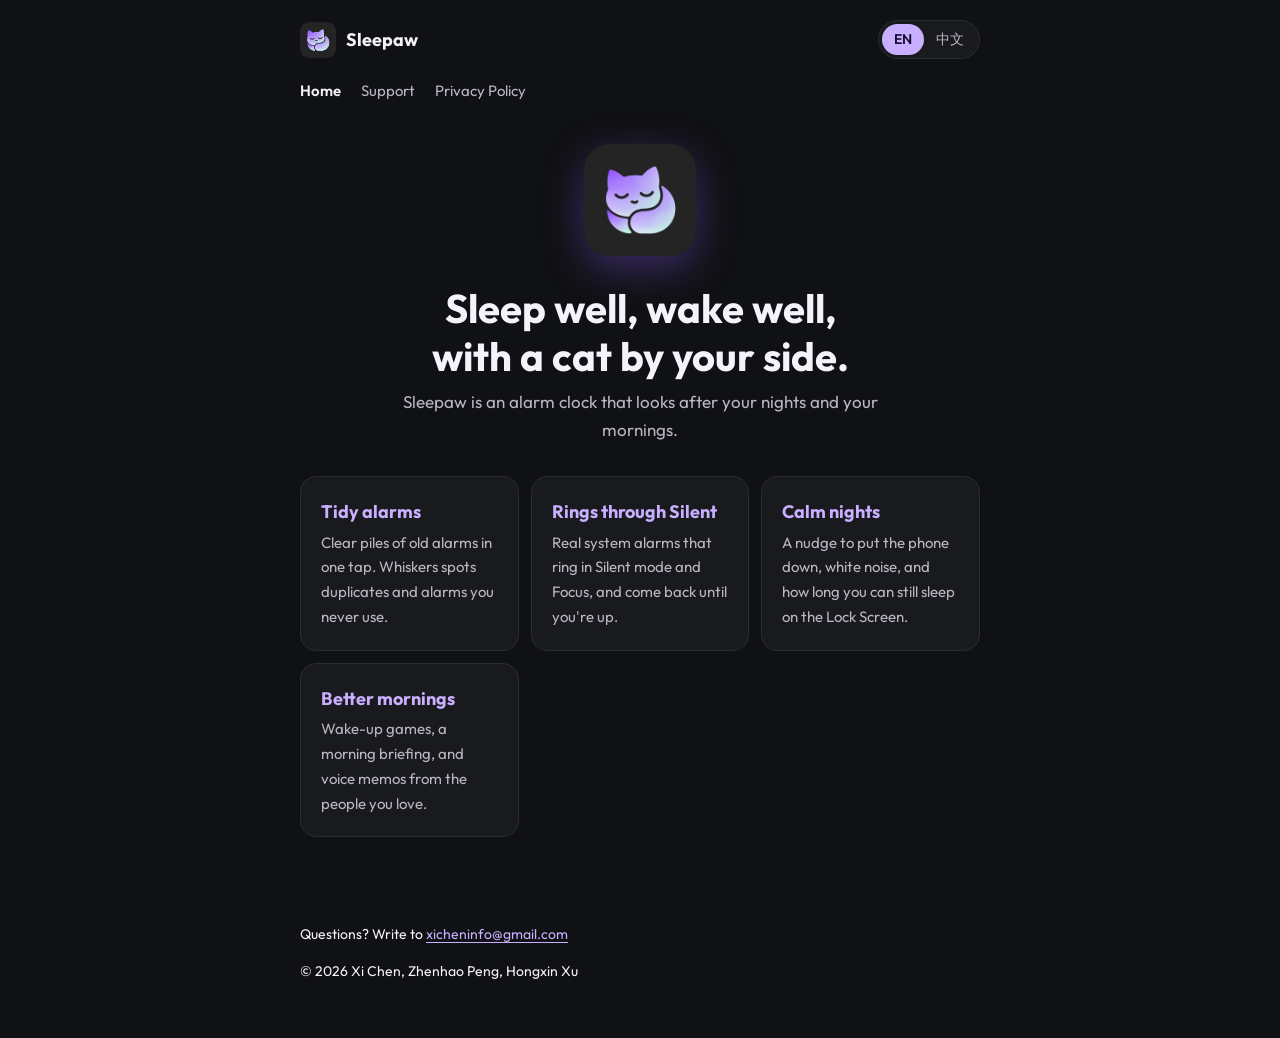
==== index.html @ c51c0eda "Sleepaw 官网：首页、帮助与支持、隐私政策（中英双语） Co-Authored-By: Claude Opus 5.5 <noreply@anthropic.com>" ====
<!doctype html>
<html lang="en" data-lang="en" data-title-en="Sleepaw" data-title-zh="枕边喵">
<head>
  <meta charset="utf-8">
  <meta name="viewport" content="width=device-width, initial-scale=1">
  <title>Sleepaw</title>
  <meta name="description" content="Sleepaw: a cat alarm clock that helps you sleep well and wake up well.">
  <link rel="icon" href="icon.png">
  <link rel="preconnect" href="https://fonts.googleapis.com">
  <link rel="preconnect" href="https://fonts.gstatic.com" crossorigin>
  <link href="https://fonts.googleapis.com/css2?family=Outfit:wght@400;600;700&display=swap" rel="stylesheet">
  <link rel="stylesheet" href="style.css">
  <script src="lang.js" defer></script>
</head>
<body>
  <div class="wrap">
    <header class="top">
      <a class="brand" href="./"><img src="icon.png" alt=""><span class="en">Sleepaw</span><span class="zh">枕边喵</span></a>
      <div class="lang" role="group" aria-label="Language"><button data-set="en" aria-pressed="true">EN</button><button data-set="zh" aria-pressed="false">中文</button></div>
    </header>
    <nav class="links">
      <a href="./" aria-current="page"><span class="en">Home</span><span class="zh">首页</span></a>
      <a href="support.html"><span class="en">Support</span><span class="zh">帮助与支持</span></a>
      <a href="privacy.html"><span class="en">Privacy Policy</span><span class="zh">隐私政策</span></a>
    </nav>

    <main>
      <section class="hero">
        <img src="icon.png" alt="Sleepaw app icon">
        <h1><span class="en">Sleep well, wake well, with a cat by your side.</span><span class="zh">好好睡，好好醒，有猫陪着。</span></h1>
        <p><span class="en">Sleepaw is an alarm clock that looks after your nights and your mornings.</span><span class="zh">枕边喵是一个会照顾你睡眠的小猫闹钟。</span></p>
      </section>

      <div class="grid">
        <div class="card">
          <h3><span class="en">Tidy alarms</span><span class="zh">闹钟大扫除</span></h3>
          <p><span class="en">Clear piles of old alarms in one tap. Whiskers spots duplicates and alarms you never use.</span><span class="zh">一键清理一堆旧闹钟，猫猫帮你找出重复和不用的闹钟。</span></p>
        </div>
        <div class="card">
          <h3><span class="en">Rings through Silent</span><span class="zh">静音也会响</span></h3>
          <p><span class="en">Real system alarms that ring in Silent mode and Focus, and come back until you're up.</span><span class="zh">真正的系统闹钟，静音和专注模式下照样响，没起床就会再响。</span></p>
        </div>
        <div class="card">
          <h3><span class="en">Calm nights</span><span class="zh">安心入睡</span></h3>
          <p><span class="en">A nudge to put the phone down, white noise, and how long you can still sleep on the Lock Screen.</span><span class="zh">到点提醒放下手机，白噪音陪睡，锁屏看还能睡多久。</span></p>
        </div>
        <div class="card">
          <h3><span class="en">Better mornings</span><span class="zh">有动力起床</span></h3>
          <p><span class="en">Wake-up games, a morning briefing, and voice memos from the people you love.</span><span class="zh">起床小游戏、晨报，还有亲友的语音早安。</span></p>
        </div>
      </div>
    </main>

    <footer>
      <p><span class="en">Questions? Write to</span><span class="zh">有问题？请联系</span> <a href="mailto:xicheninfo@gmail.com">xicheninfo@gmail.com</a></p>
      <p>© 2026 Xi Chen, Zhenhao Peng, Hongxin Xu</p>
    </footer>
  </div>
</body>
</html>
---- style.css ----
:root {
  --bg: #101114;
  --card: #191a1d;
  --line: #2b2c31;
  --text: #f4f2fa;
  --sub: #b9b6c4;
  --lilac: #c9afff;
  --lilac-deep: #8a5cff;
  --radius: 16px;
}

* { box-sizing: border-box; }

html { -webkit-text-size-adjust: 100%; }

body {
  margin: 0;
  background: var(--bg);
  color: var(--text);
  font-family: "Outfit", "PingFang SC", "Hiragino Sans GB", "Microsoft YaHei", system-ui, sans-serif;
  font-size: 17px;
  line-height: 1.65;
}

a { color: var(--lilac); text-underline-offset: 3px; }
a:focus-visible, button:focus-visible { outline: 2px solid var(--lilac); outline-offset: 3px; border-radius: 6px; }

.wrap { max-width: 720px; margin: 0 auto; padding: 0 20px; }

header.top {
  display: flex;
  align-items: center;
  justify-content: space-between;
  gap: 12px;
  padding: 20px 0;
}

.brand { display: flex; align-items: center; gap: 10px; color: var(--text); text-decoration: none; font-weight: 700; font-size: 18px; }
.brand img { width: 36px; height: 36px; border-radius: 9px; }

.lang {
  display: inline-flex;
  border: 1px solid var(--line);
  border-radius: 999px;
  padding: 3px;
  background: var(--card);
}
.lang button {
  font: inherit;
  font-size: 14px;
  color: var(--sub);
  background: none;
  border: 0;
  padding: 4px 12px;
  border-radius: 999px;
  cursor: pointer;
}
.lang button[aria-pressed="true"] { background: var(--lilac); color: #1a1033; font-weight: 600; }

nav.links { display: flex; flex-wrap: wrap; gap: 8px 20px; font-size: 15px; padding-bottom: 8px; }
nav.links a { color: var(--sub); text-decoration: none; }
nav.links a[aria-current="page"] { color: var(--text); font-weight: 600; }

h1 { font-size: clamp(30px, 6vw, 40px); line-height: 1.2; margin: 32px 0 8px; text-wrap: balance; }
h2 { font-size: 22px; line-height: 1.35; margin: 40px 0 8px; text-wrap: balance; }
h3 { font-size: 18px; margin: 24px 0 4px; }
p, li { color: var(--text); }
.muted { color: var(--sub); }
ul { padding-left: 1.2em; }
li { margin: 6px 0; }

.card {
  background: var(--card);
  border: 1px solid var(--line);
  border-radius: var(--radius);
  padding: 20px;
  margin: 16px 0;
}

.hero { text-align: center; padding: 32px 0 8px; }
.hero img { width: 112px; height: 112px; border-radius: 26px; box-shadow: 0 12px 40px rgba(138, 92, 255, 0.35); }
.hero h1 { margin-top: 20px; }
.hero p { color: var(--sub); max-width: 32em; margin: 8px auto 0; }

.grid { display: grid; gap: 12px; grid-template-columns: repeat(auto-fit, minmax(200px, 1fr)); margin: 24px 0; }
.grid .card { margin: 0; }
.grid h3 { margin-top: 0; color: var(--lilac); }
.grid p { margin: 4px 0 0; color: var(--sub); font-size: 15px; }

.contact { font-size: 18px; font-weight: 600; word-break: break-all; }

details { border-top: 1px solid var(--line); padding: 14px 0; }
details:last-of-type { border-bottom: 1px solid var(--line); }
summary { cursor: pointer; font-weight: 600; }
details p { margin: 8px 0 0; color: var(--sub); }

footer { color: var(--sub); font-size: 14px; padding: 48px 0 40px; }

[data-lang="zh"] .en, [data-lang="en"] .zh { display: none; }

@media (prefers-reduced-motion: reduce) { * { scroll-behavior: auto; } }
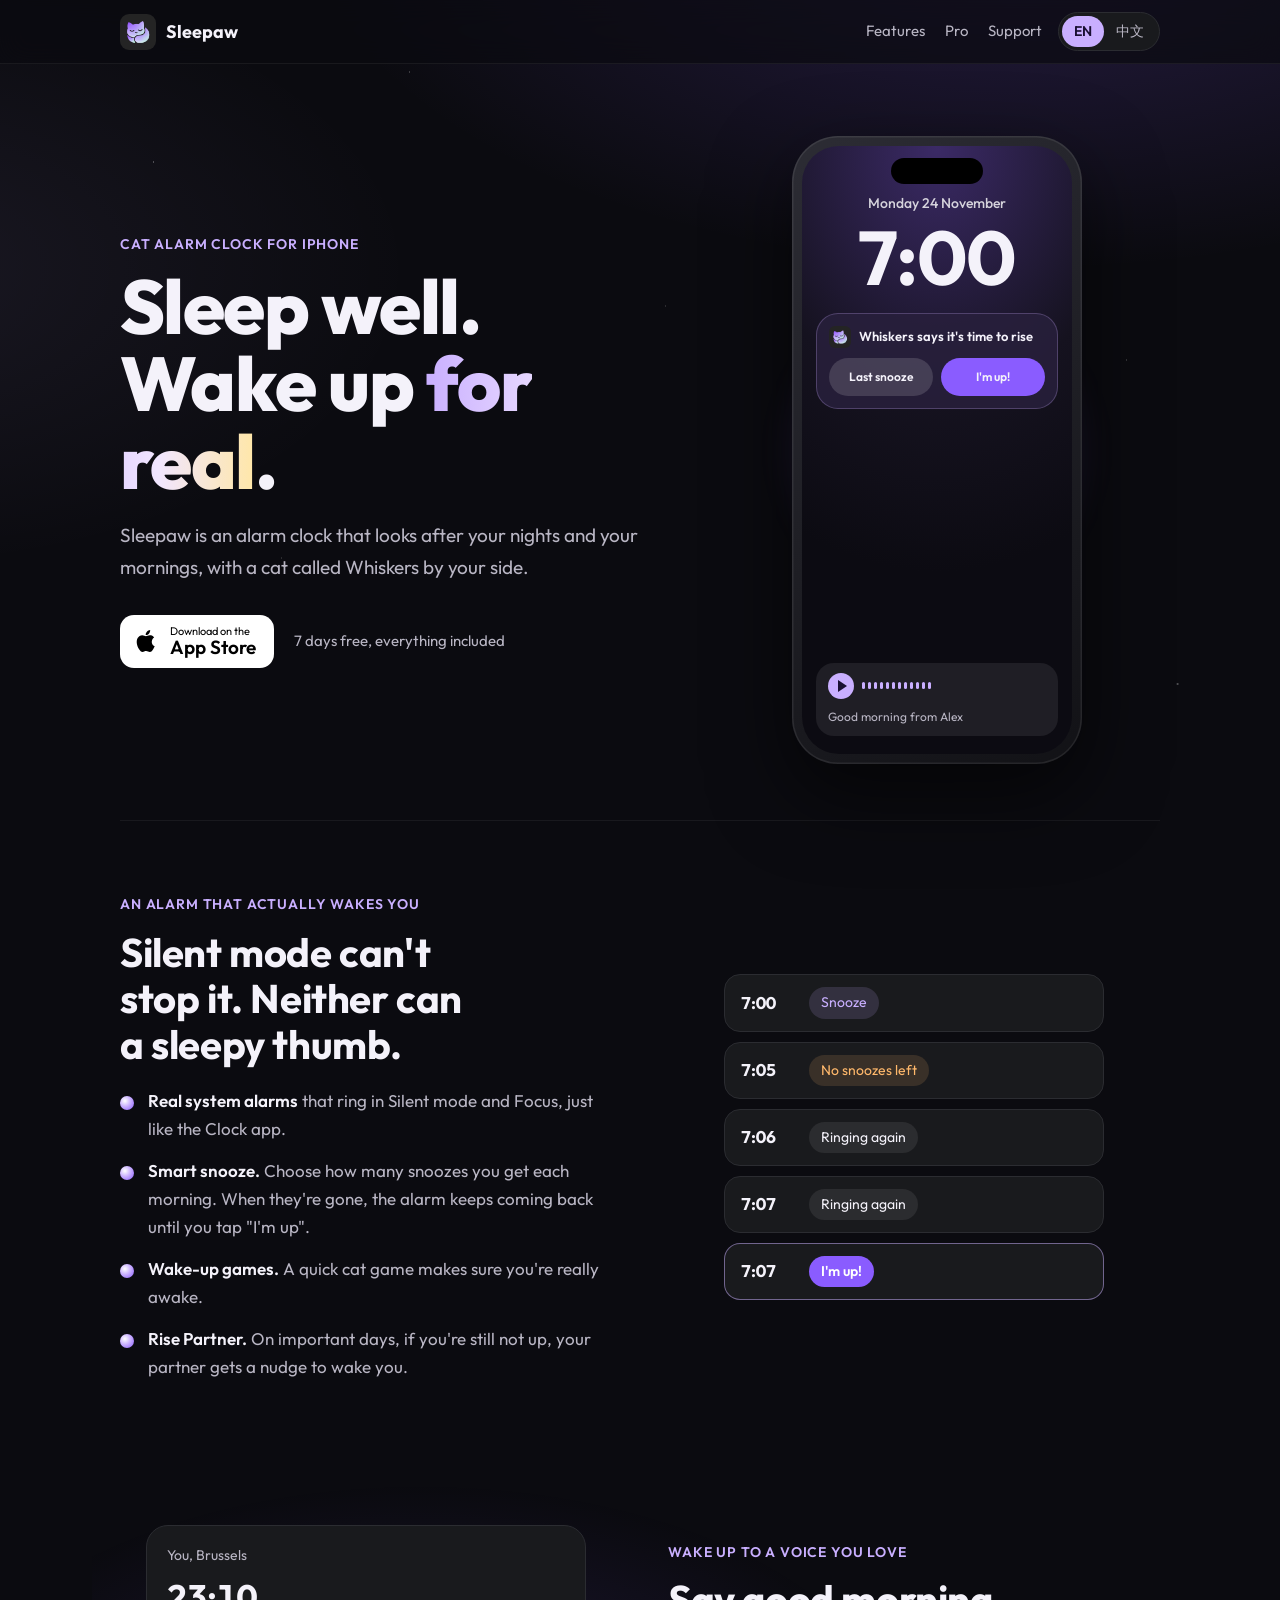
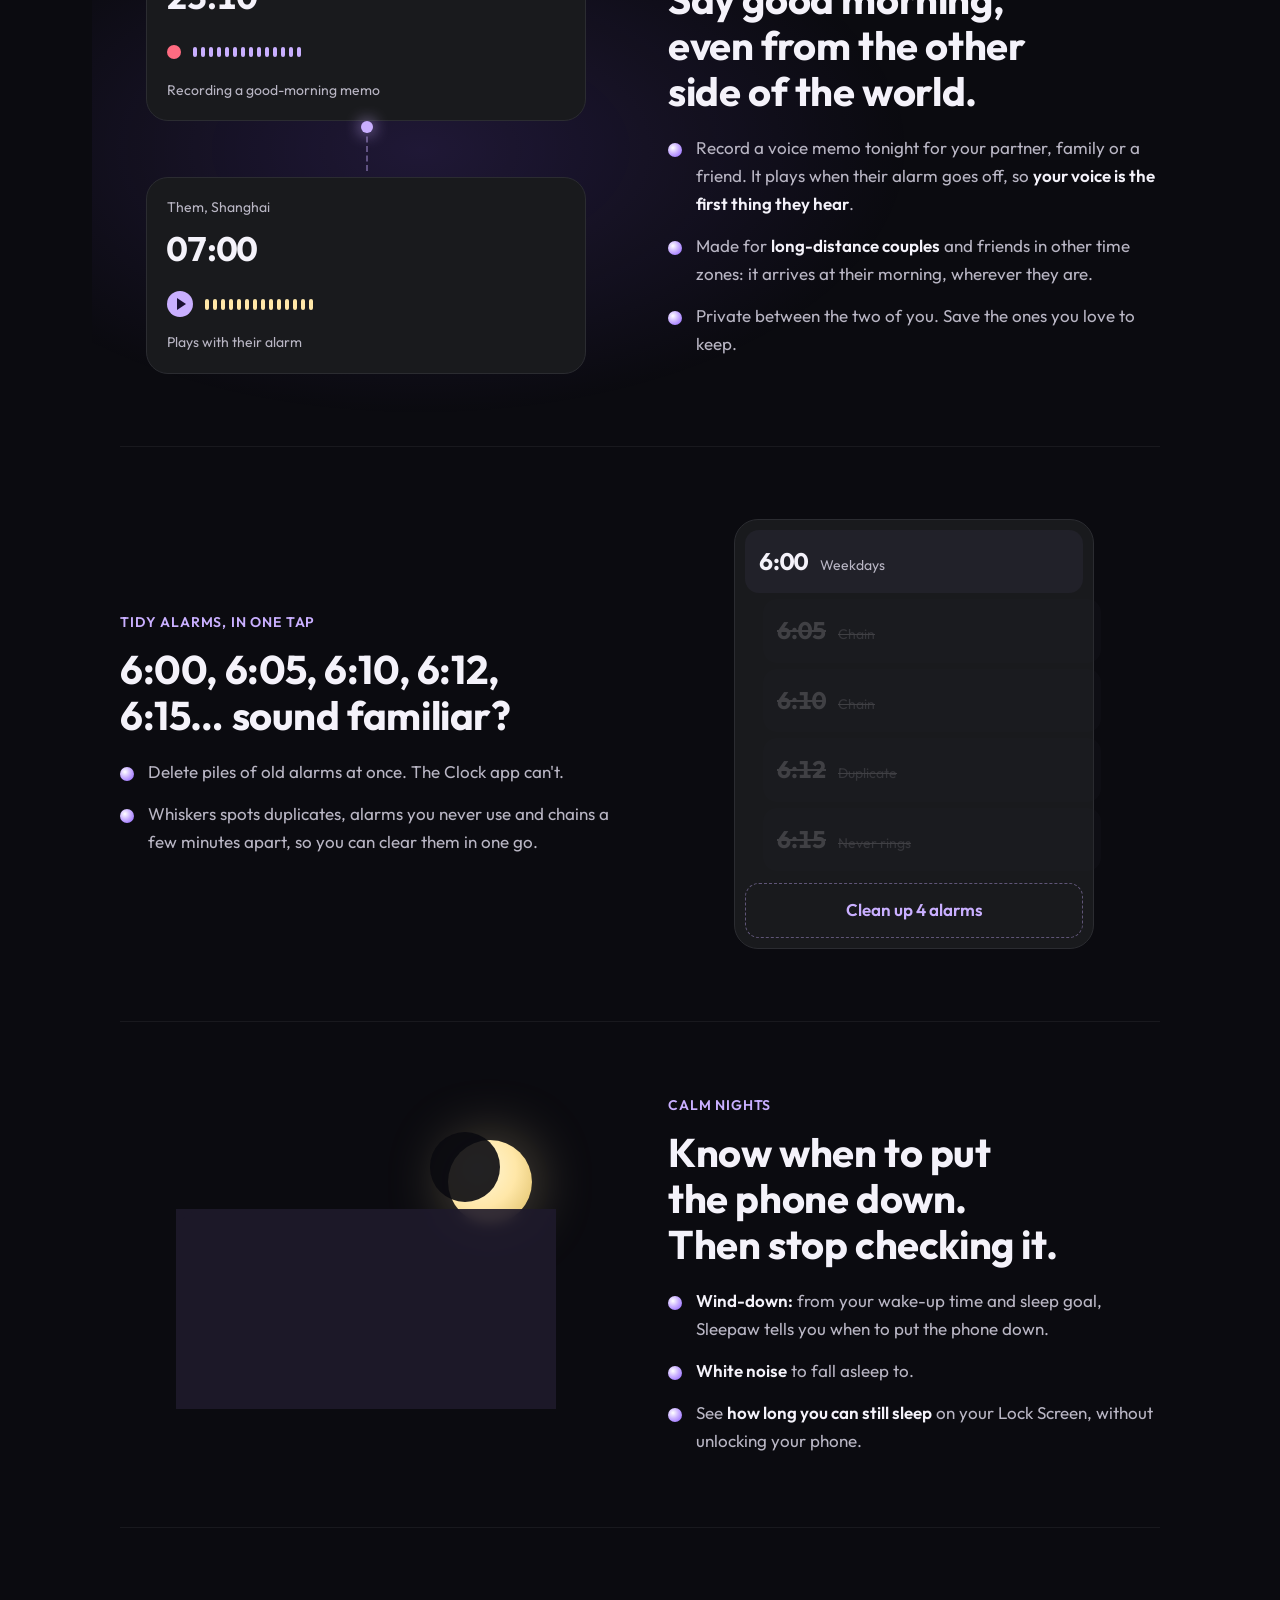
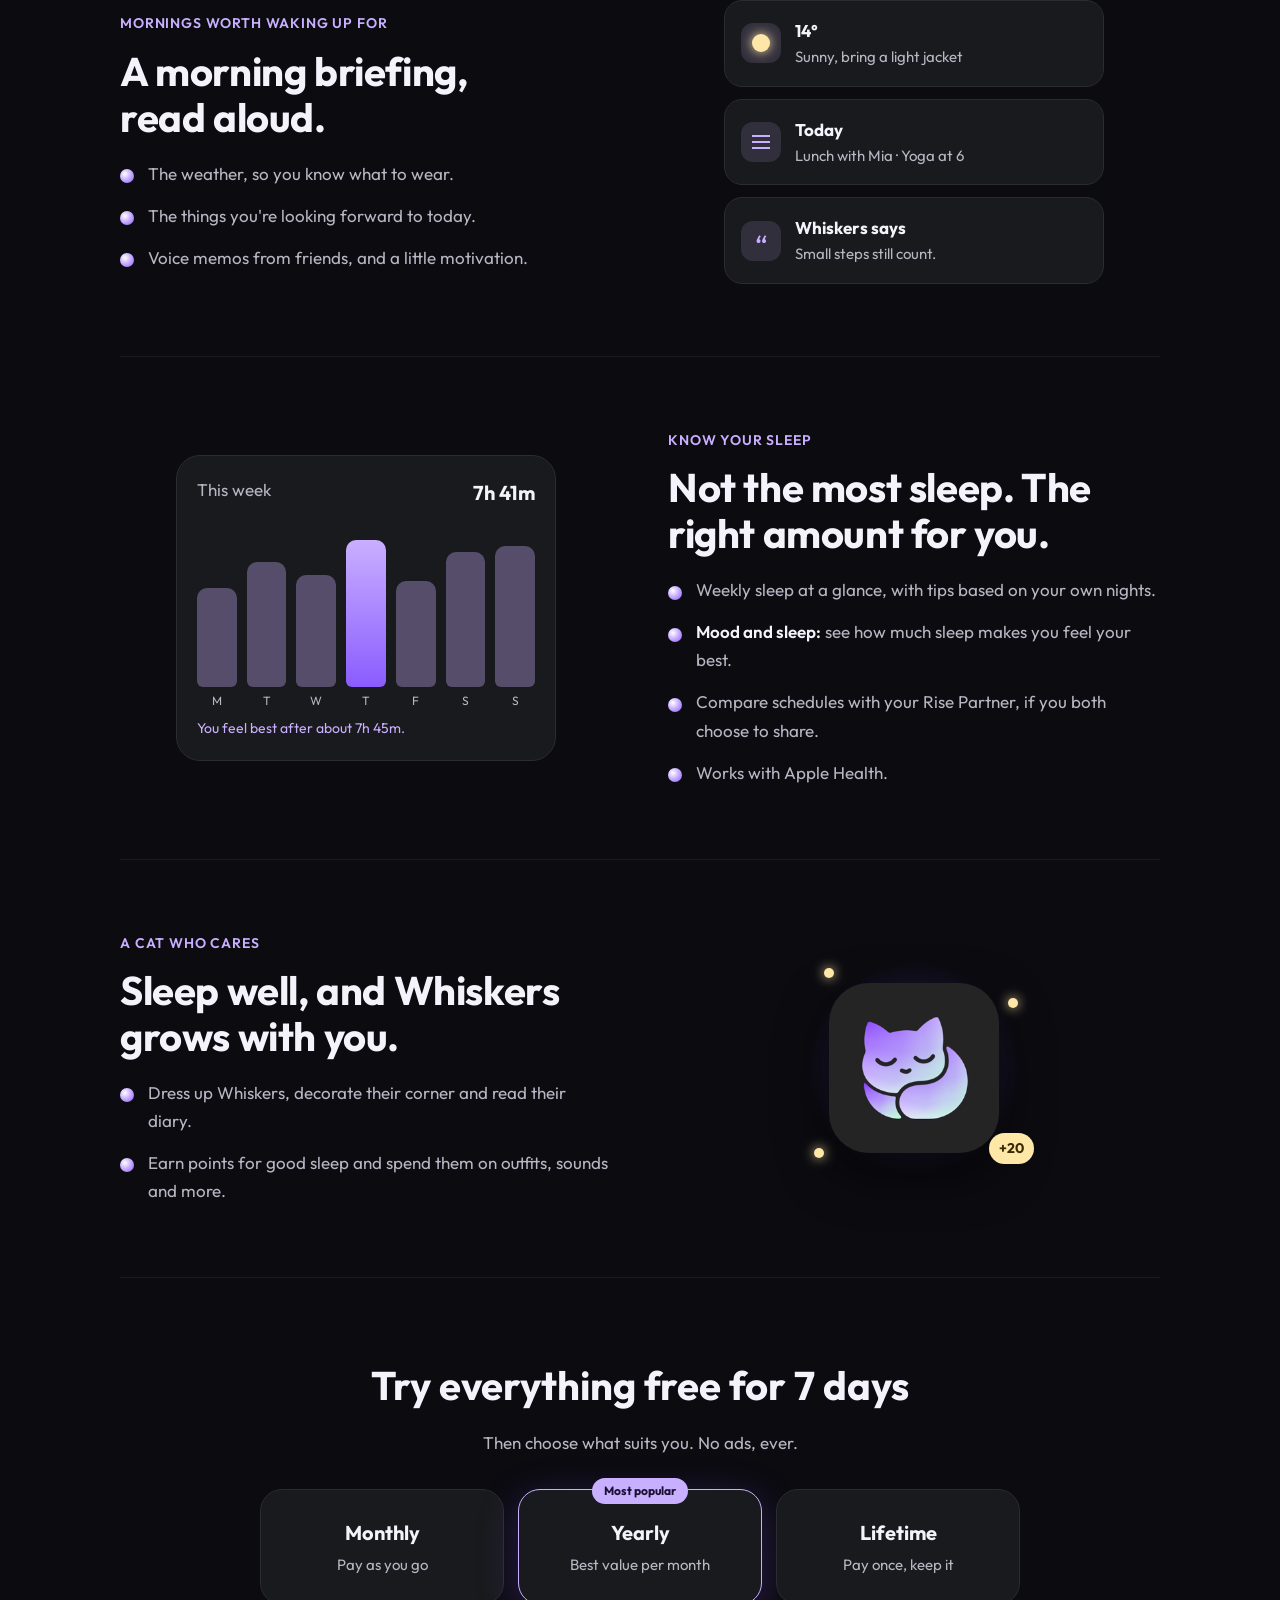
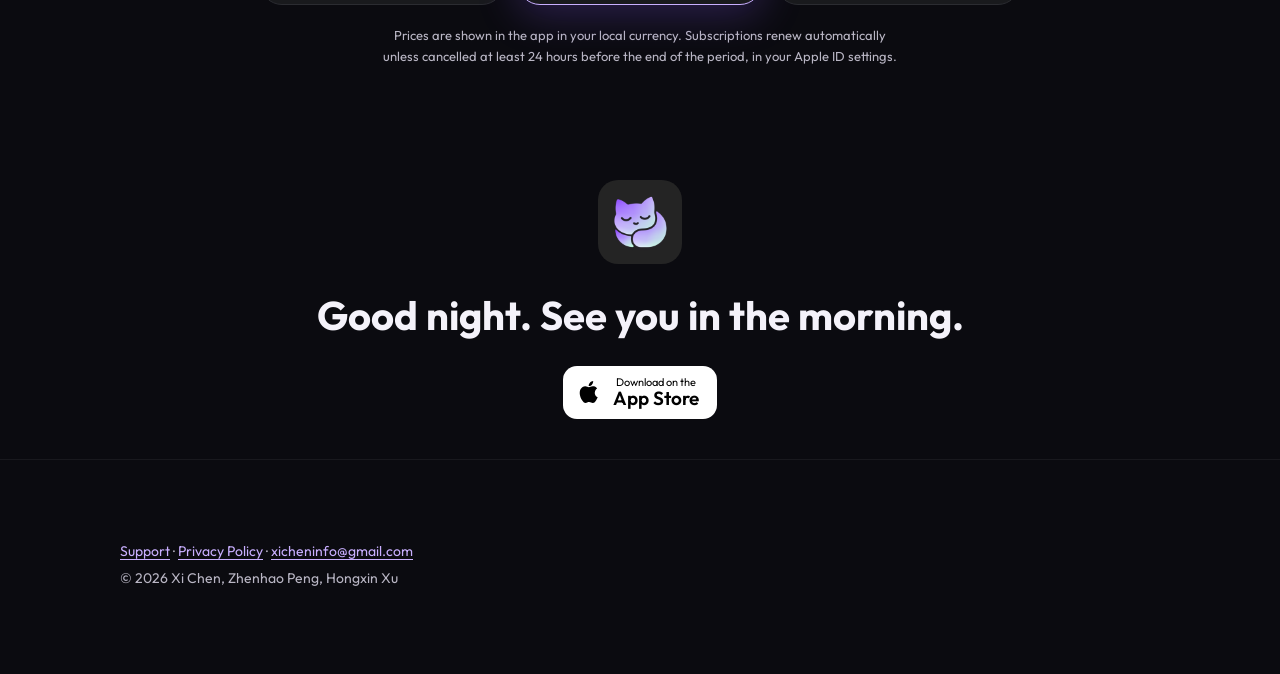
==== commit c6d1e38f: "主页改成完整落地页：按定稿文案分区介绍功能，加入手机界面演示和滚动动效 Co-Authored-By: Claude Opus 5.5 <noreply@anthropic.com>" ====
--- a/index.html
+++ b/index.html
@@ -1,60 +1,270 @@
 <!doctype html>
-<html lang="en" data-lang="en" data-title-en="Sleepaw" data-title-zh="枕边喵">
+<html lang="en" data-lang="en" data-title-en="Sleepaw: Cat Alarm Clock" data-title-zh="枕边喵 · 小猫闹钟">
 <head>
   <meta charset="utf-8">
   <meta name="viewport" content="width=device-width, initial-scale=1">
-  <title>Sleepaw</title>
-  <meta name="description" content="Sleepaw: a cat alarm clock that helps you sleep well and wake up well.">
+  <title>Sleepaw: Cat Alarm Clock</title>
+  <meta name="description" content="Sleepaw is an alarm clock that looks after your nights and your mornings, with a cat called Whiskers by your side.">
+  <meta property="og:title" content="Sleepaw: Cat Alarm Clock">
+  <meta property="og:description" content="Sleep well, wake up for real. Wake up to the voice of someone you love.">
+  <meta property="og:image" content="https://chenxi981211-ui.github.io/sleepaw/icon.png">
   <link rel="icon" href="icon.png">
   <link rel="preconnect" href="https://fonts.googleapis.com">
   <link rel="preconnect" href="https://fonts.gstatic.com" crossorigin>
-  <link href="https://fonts.googleapis.com/css2?family=Outfit:wght@400;600;700&display=swap" rel="stylesheet">
+  <link href="https://fonts.googleapis.com/css2?family=Outfit:wght@400;500;600;700;800&display=swap" rel="stylesheet">
   <link rel="stylesheet" href="style.css">
+  <link rel="stylesheet" href="landing.css">
   <script src="lang.js" defer></script>
+  <script src="landing.js" defer></script>
 </head>
-<body>
-  <div class="wrap">
-    <header class="top">
+<body class="landing">
+  <div class="sky" aria-hidden="true"></div>
+
+  <header class="bar">
+    <div class="bar-in">
       <a class="brand" href="./"><img src="icon.png" alt=""><span class="en">Sleepaw</span><span class="zh">枕边喵</span></a>
+      <nav class="bar-links">
+        <a href="#features"><span class="en">Features</span><span class="zh">功能</span></a>
+        <a href="#pro"><span class="en">Pro</span><span class="zh">会员</span></a>
+        <a href="support.html"><span class="en">Support</span><span class="zh">帮助</span></a>
+      </nav>
       <div class="lang" role="group" aria-label="Language"><button data-set="en" aria-pressed="true">EN</button><button data-set="zh" aria-pressed="false">中文</button></div>
-    </header>
-    <nav class="links">
-      <a href="./" aria-current="page"><span class="en">Home</span><span class="zh">首页</span></a>
-      <a href="support.html"><span class="en">Support</span><span class="zh">帮助与支持</span></a>
-      <a href="privacy.html"><span class="en">Privacy Policy</span><span class="zh">隐私政策</span></a>
-    </nav>
-
-    <main>
-      <section class="hero">
-        <img src="icon.png" alt="Sleepaw app icon">
-        <h1><span class="en">Sleep well, wake well, with a cat by your side.</span><span class="zh">好好睡，好好醒，有猫陪着。</span></h1>
-        <p><span class="en">Sleepaw is an alarm clock that looks after your nights and your mornings.</span><span class="zh">枕边喵是一个会照顾你睡眠的小猫闹钟。</span></p>
-      </section>
-
-      <div class="grid">
-        <div class="card">
-          <h3><span class="en">Tidy alarms</span><span class="zh">闹钟大扫除</span></h3>
-          <p><span class="en">Clear piles of old alarms in one tap. Whiskers spots duplicates and alarms you never use.</span><span class="zh">一键清理一堆旧闹钟，猫猫帮你找出重复和不用的闹钟。</span></p>
-        </div>
-        <div class="card">
-          <h3><span class="en">Rings through Silent</span><span class="zh">静音也会响</span></h3>
-          <p><span class="en">Real system alarms that ring in Silent mode and Focus, and come back until you're up.</span><span class="zh">真正的系统闹钟，静音和专注模式下照样响，没起床就会再响。</span></p>
-        </div>
-        <div class="card">
-          <h3><span class="en">Calm nights</span><span class="zh">安心入睡</span></h3>
-          <p><span class="en">A nudge to put the phone down, white noise, and how long you can still sleep on the Lock Screen.</span><span class="zh">到点提醒放下手机，白噪音陪睡，锁屏看还能睡多久。</span></p>
-        </div>
-        <div class="card">
-          <h3><span class="en">Better mornings</span><span class="zh">有动力起床</span></h3>
-          <p><span class="en">Wake-up games, a morning briefing, and voice memos from the people you love.</span><span class="zh">起床小游戏、晨报，还有亲友的语音早安。</span></p>
-        </div>
-      </div>
-    </main>
-
-    <footer>
-      <p><span class="en">Questions? Write to</span><span class="zh">有问题？请联系</span> <a href="mailto:xicheninfo@gmail.com">xicheninfo@gmail.com</a></p>
+    </div>
+  </header>
+
+  <main>
+    <!-- Hero -->
+    <section class="hero2">
+      <div class="hero-copy">
+        <p class="eyebrow"><span class="en">Cat alarm clock for iPhone</span><span class="zh">iPhone 小猫闹钟</span></p>
+        <h1>
+          <span class="en">Sleep well.<br>Wake up <em>for real</em>.</span>
+          <span class="zh">好好睡，<br>好好醒，<em>有猫陪着</em>。</span>
+        </h1>
+        <p class="lede">
+          <span class="en">Sleepaw is an alarm clock that looks after your nights and your mornings, with a cat called Whiskers by your side.</span>
+          <span class="zh">枕边喵是一个会照顾你睡眠的小猫闹钟，从睡前到起床，都有猫猫陪着你。</span>
+        </p>
+        <div class="cta-row">
+          <a class="store-btn" href="https://apps.apple.com/app/id6829715240">
+            <svg viewBox="0 0 24 24" aria-hidden="true"><path fill="currentColor" d="M16.4 12.6c0-2.6 2.1-3.8 2.2-3.9-1.2-1.8-3.1-2-3.7-2-1.6-.2-3.1.9-3.9.9-.8 0-2-.9-3.4-.9-1.7 0-3.3 1-4.2 2.6-1.8 3.1-.5 7.7 1.3 10.2.9 1.2 1.9 2.6 3.2 2.6 1.3-.1 1.8-.8 3.3-.8 1.6 0 2 .8 3.4.8 1.4 0 2.3-1.2 3.1-2.5 1-1.4 1.4-2.8 1.4-2.9-.1 0-2.7-1-2.7-4.1zM13.9 5c.7-.9 1.2-2 1-3.2-1 0-2.3.7-3 1.6-.7.8-1.2 2-1.1 3.1 1.2.1 2.4-.6 3.1-1.5z"/></svg>
+            <span><small class="en">Download on the</small><small class="zh">前往</small><b>App Store</b></span>
+          </a>
+          <p class="trial"><span class="en">7 days free, everything included</span><span class="zh">所有功能免费试用 7 天</span></p>
+        </div>
+      </div>
+
+      <div class="hero-phone" aria-hidden="true">
+        <div class="phone">
+          <div class="screen lock">
+            <p class="lock-date"><span class="en">Monday 24 November</span><span class="zh">11月24日 星期一</span></p>
+            <p class="lock-time">7:00</p>
+            <div class="alarm-alert ring">
+              <div class="aa-head"><img src="icon.png" alt=""><span class="en">Whiskers says it's time to rise</span><span class="zh">Whiskers 喊你起床啦</span></div>
+              <div class="aa-btns">
+                <span class="aa-btn"><span class="en">Last snooze</span><span class="zh">最后一次贪睡</span></span>
+                <span class="aa-btn up"><span class="en">I'm up!</span><span class="zh">我起来了！</span></span>
+              </div>
+            </div>
+            <div class="memo-chip">
+              <span class="play"></span>
+              <span class="wave"><i></i><i></i><i></i><i></i><i></i><i></i><i></i><i></i><i></i><i></i><i></i><i></i></span>
+              <span class="memo-from"><span class="en">Good morning from Alex</span><span class="zh">来自小林的早安</span></span>
+            </div>
+          </div>
+        </div>
+        <div class="glow"></div>
+      </div>
+    </section>
+
+    <!-- Feature: alarm -->
+    <section id="features" class="feature">
+      <div class="f-copy reveal">
+        <p class="eyebrow"><span class="en">An alarm that actually wakes you</span><span class="zh">真正叫得醒你的闹钟</span></p>
+        <h2><span class="en">Silent mode can't stop it. Neither can a sleepy thumb.</span><span class="zh">静音挡不住它，迷糊的手也关不掉它。</span></h2>
+        <ul class="ticks">
+          <li><span class="en"><b>Real system alarms</b> that ring in Silent mode and Focus, just like the Clock app.</span><span class="zh"><b>系统级闹钟</b>：静音模式、专注模式下照样响，和苹果自带闹钟一样可靠。</span></li>
+          <li><span class="en"><b>Smart snooze.</b> Choose how many snoozes you get each morning. When they're gone, the alarm keeps coming back until you tap "I'm up".</span><span class="zh"><b>智能贪睡</b>：自己设定每天早上能贪睡几次。用完之后，闹钟会一直回来，直到你点「我起来了」。</span></li>
+          <li><span class="en"><b>Wake-up games.</b> A quick cat game makes sure you're really awake.</span><span class="zh"><b>起床小游戏</b>：玩一局猫咪小游戏，确认你是真的醒了。</span></li>
+          <li><span class="en"><b>Rise Partner.</b> On important days, if you're still not up, your partner gets a nudge to wake you.</span><span class="zh"><b>起床搭子</b>：重要的日子你还没起，搭子会收到提醒来叫你。</span></li>
+        </ul>
+      </div>
+      <div class="f-visual reveal" aria-hidden="true">
+        <div class="snooze-demo">
+          <div class="sd-row"><span class="sd-t">7:00</span><span class="sd-pill"><span class="en">Snooze</span><span class="zh">贪睡</span></span></div>
+          <div class="sd-row"><span class="sd-t">7:05</span><span class="sd-pill warn"><span class="en">No snoozes left</span><span class="zh">贪睡用完了</span></span></div>
+          <div class="sd-row"><span class="sd-t">7:06</span><span class="sd-pill again"><span class="en">Ringing again</span><span class="zh">再次响起</span></span></div>
+          <div class="sd-row"><span class="sd-t">7:07</span><span class="sd-pill again"><span class="en">Ringing again</span><span class="zh">再次响起</span></span></div>
+          <div class="sd-row done"><span class="sd-t">7:07</span><span class="sd-pill up"><span class="en">I'm up!</span><span class="zh">我起来了！</span></span></div>
+        </div>
+      </div>
+    </section>
+
+    <!-- Feature: voice memo (USP) -->
+    <section class="feature flip spotlight">
+      <div class="f-copy reveal">
+        <p class="eyebrow"><span class="en">Wake up to a voice you love</span><span class="zh">用最想听的声音醒来</span></p>
+        <h2><span class="en">Say good morning, even from the other side of the world.</span><span class="zh">隔着时差，也能第一个说早安。</span></h2>
+        <ul class="ticks">
+          <li><span class="en">Record a voice memo tonight for your partner, family or a friend. It plays when their alarm goes off, so <b>your voice is the first thing they hear</b>.</span><span class="zh">睡前给伴侣、家人或朋友录一段语音，对方闹钟响起时，<b>第一个听到的就是你的声音</b>。</span></li>
+          <li><span class="en">Made for <b>long-distance couples</b> and friends in other time zones: it arrives at their morning, wherever they are.</span><span class="zh">适合<b>异地恋</b>和跨时区的朋友：不管对方在哪里，语音都会在他的早上准时响起。</span></li>
+          <li><span class="en">Private between the two of you. Save the ones you love to keep.</span><span class="zh">语音只在你们两人之间，喜欢的留言还可以保存下来留作纪念。</span></li>
+        </ul>
+      </div>
+      <div class="f-visual reveal" aria-hidden="true">
+        <div class="tz">
+          <div class="tz-card">
+            <p class="tz-city"><span class="en">You, Brussels</span><span class="zh">你 · 布鲁塞尔</span></p>
+            <p class="tz-time">23:10</p>
+            <div class="rec"><span class="rec-dot"></span><span class="wave big"><i></i><i></i><i></i><i></i><i></i><i></i><i></i><i></i><i></i><i></i><i></i><i></i><i></i><i></i></span></div>
+            <p class="tz-note"><span class="en">Recording a good-morning memo</span><span class="zh">正在录早安语音</span></p>
+          </div>
+          <div class="tz-arc"><span class="plane"></span></div>
+          <div class="tz-card">
+            <p class="tz-city"><span class="en">Them, Shanghai</span><span class="zh">TA · 上海</span></p>
+            <p class="tz-time">07:00</p>
+            <div class="rec"><span class="play"></span><span class="wave big play-wave"><i></i><i></i><i></i><i></i><i></i><i></i><i></i><i></i><i></i><i></i><i></i><i></i><i></i><i></i></span></div>
+            <p class="tz-note"><span class="en">Plays with their alarm</span><span class="zh">随闹钟一起播放</span></p>
+          </div>
+        </div>
+      </div>
+    </section>
+
+    <!-- Feature: tidy alarms -->
+    <section class="feature">
+      <div class="f-copy reveal">
+        <p class="eyebrow"><span class="en">Tidy alarms, in one tap</span><span class="zh">闹钟大扫除</span></p>
+        <h2><span class="en">6:00, 6:05, 6:10, 6:12, 6:15… sound familiar?</span><span class="zh">6:00、6:05、6:10、6:12、6:15……眼熟吗？</span></h2>
+        <ul class="ticks">
+          <li><span class="en">Delete piles of old alarms at once. The Clock app can't.</span><span class="zh">一次删除一堆旧闹钟，苹果自带闹钟做不到。</span></li>
+          <li><span class="en">Whiskers spots duplicates, alarms you never use and chains a few minutes apart, so you can clear them in one go.</span><span class="zh">猫猫帮你找出重复的、从来不用的、每隔几分钟一个的「连环闹钟」，一键清理。</span></li>
+        </ul>
+      </div>
+      <div class="f-visual reveal" aria-hidden="true">
+        <div class="tidy">
+          <div class="tidy-row keep"><b>6:00</b><span class="en">Weekdays</span><span class="zh">工作日</span></div>
+          <div class="tidy-row gone"><b>6:05</b><span class="en">Chain</span><span class="zh">连环</span></div>
+          <div class="tidy-row gone"><b>6:10</b><span class="en">Chain</span><span class="zh">连环</span></div>
+          <div class="tidy-row gone"><b>6:12</b><span class="en">Duplicate</span><span class="zh">重复</span></div>
+          <div class="tidy-row gone"><b>6:15</b><span class="en">Never rings</span><span class="zh">从不响</span></div>
+          <div class="tidy-btn"><span class="en">Clean up 4 alarms</span><span class="zh">一键清理 4 个闹钟</span></div>
+        </div>
+      </div>
+    </section>
+
+    <!-- Feature: calm nights -->
+    <section class="feature flip">
+      <div class="f-copy reveal">
+        <p class="eyebrow"><span class="en">Calm nights</span><span class="zh">安心入睡</span></p>
+        <h2><span class="en">Know when to put the phone down. Then stop checking it.</span><span class="zh">知道什么时候该放下手机，然后不用再拿起来。</span></h2>
+        <ul class="ticks">
+          <li><span class="en"><b>Wind-down:</b> from your wake-up time and sleep goal, Sleepaw tells you when to put the phone down.</span><span class="zh"><b>睡前放松提醒</b>：根据你的起床时间和睡眠目标，每晚提醒你什么时候该放下手机。</span></li>
+          <li><span class="en"><b>White noise</b> to fall asleep to.</span><span class="zh"><b>白噪音</b>陪你入睡。</span></li>
+          <li><span class="en">See <b>how long you can still sleep</b> on your Lock Screen, without unlocking your phone.</span><span class="zh">锁屏直接显示<b>今晚还能睡多久</b>，半夜醒来不用解锁手机。</span></li>
+        </ul>
+      </div>
+      <div class="f-visual reveal" aria-hidden="true">
+        <div class="night">
+          <div class="moon"></div>
+          <div class="live">
+            <p class="live-label"><span class="en">Time left to sleep</span><span class="zh">今晚还能睡</span></p>
+            <p class="live-num" data-countdown="26520">7h 22m</p>
+            <div class="live-bar"><span></span></div>
+            <p class="live-foot"><span class="en">Alarm 7:00 · Rain sounds on</span><span class="zh">闹钟 7:00 · 雨声播放中</span></p>
+          </div>
+        </div>
+      </div>
+    </section>
+
+    <!-- Feature: mornings -->
+    <section class="feature">
+      <div class="f-copy reveal">
+        <p class="eyebrow"><span class="en">Mornings worth waking up for</span><span class="zh">有动力起床</span></p>
+        <h2><span class="en">A morning briefing, read aloud.</span><span class="zh">每天早上，一份为你朗读的晨报。</span></h2>
+        <ul class="ticks">
+          <li><span class="en">The weather, so you know what to wear.</span><span class="zh">今天的天气，起床就知道穿什么。</span></li>
+          <li><span class="en">The things you're looking forward to today.</span><span class="zh">今天让你期待的小事。</span></li>
+          <li><span class="en">Voice memos from friends, and a little motivation.</span><span class="zh">朋友的语音留言，还有一句鼓励。</span></li>
+        </ul>
+      </div>
+      <div class="f-visual reveal" aria-hidden="true">
+        <div class="brief">
+          <div class="brief-card"><span class="b-ico sun"></span><div><b>14°</b><span class="en">Sunny, bring a light jacket</span><span class="zh">晴，带件薄外套</span></div></div>
+          <div class="brief-card"><span class="b-ico list"></span><div><b><span class="en">Today</span><span class="zh">今天</span></b><span class="en">Lunch with Mia · Yoga at 6</span><span class="zh">和小米吃午饭 · 6 点瑜伽</span></div></div>
+          <div class="brief-card"><span class="b-ico quote"></span><div><b><span class="en">Whiskers says</span><span class="zh">猫猫说</span></b><span class="en">Small steps still count.</span><span class="zh">慢慢来，也是在前进。</span></div></div>
+        </div>
+      </div>
+    </section>
+
+    <!-- Feature: insights -->
+    <section class="feature flip">
+      <div class="f-copy reveal">
+        <p class="eyebrow"><span class="en">Know your sleep</span><span class="zh">了解你的睡眠</span></p>
+        <h2><span class="en">Not the most sleep. The right amount for you.</span><span class="zh">不是睡得越久越好，是睡得刚刚好。</span></h2>
+        <ul class="ticks">
+          <li><span class="en">Weekly sleep at a glance, with tips based on your own nights.</span><span class="zh">每周睡眠一目了然，根据你的数据给出建议。</span></li>
+          <li><span class="en"><b>Mood and sleep:</b> see how much sleep makes you feel your best.</span><span class="zh"><b>心情与睡眠</b>：找到让你状态最好的睡眠时长。</span></li>
+          <li><span class="en">Compare schedules with your Rise Partner, if you both choose to share.</span><span class="zh">双方都同意分享时，可以和起床搭子比一比谁的作息更规律。</span></li>
+          <li><span class="en">Works with Apple Health.</span><span class="zh">支持 Apple 健康。</span></li>
+        </ul>
+      </div>
+      <div class="f-visual reveal" aria-hidden="true">
+        <div class="chart">
+          <p class="chart-title"><span class="en">This week</span><span class="zh">本周</span><b>7h 41m</b></p>
+          <div class="bars">
+            <span style="--h:.62"><i>M</i></span><span style="--h:.78"><i>T</i></span><span style="--h:.7"><i>W</i></span><span style="--h:.92" class="best"><i>T</i></span><span style="--h:.66"><i>F</i></span><span style="--h:.84"><i>S</i></span><span style="--h:.88"><i>S</i></span>
+          </div>
+          <p class="chart-note"><span class="en">You feel best after about 7h 45m.</span><span class="zh">睡 7 小时 45 分左右时，你心情最好。</span></p>
+        </div>
+      </div>
+    </section>
+
+    <!-- Feature: cat -->
+    <section class="feature">
+      <div class="f-copy reveal">
+        <p class="eyebrow"><span class="en">A cat who cares</span><span class="zh">一只会关心你的猫</span></p>
+        <h2><span class="en">Sleep well, and Whiskers grows with you.</span><span class="zh">你好好睡觉，它就好好长大。</span></h2>
+        <ul class="ticks">
+          <li><span class="en">Dress up Whiskers, decorate their corner and read their diary.</span><span class="zh">给猫猫换装、布置小窝、偷看它的日记。</span></li>
+          <li><span class="en">Earn points for good sleep and spend them on outfits, sounds and more.</span><span class="zh">好好睡觉赚积分，给猫猫买衣服、解锁新铃声。</span></li>
+        </ul>
+      </div>
+      <div class="f-visual reveal" aria-hidden="true">
+        <div class="cat-stage">
+          <img src="icon.png" alt="" class="cat-float">
+          <span class="spark s1"></span><span class="spark s2"></span><span class="spark s3"></span>
+          <div class="coins">+20</div>
+        </div>
+      </div>
+    </section>
+
+    <!-- Pro -->
+    <section id="pro" class="pro reveal">
+      <h2><span class="en">Try everything free for 7 days</span><span class="zh">所有功能，免费试用 7 天</span></h2>
+      <p class="muted"><span class="en">Then choose what suits you. No ads, ever.</span><span class="zh">之后按你的习惯选择，永远没有广告。</span></p>
+      <div class="plans">
+        <div class="plan"><b><span class="en">Monthly</span><span class="zh">按月</span></b><span class="en">Pay as you go</span><span class="zh">灵活订阅</span></div>
+        <div class="plan pop"><em><span class="en">Most popular</span><span class="zh">最受欢迎</span></em><b><span class="en">Yearly</span><span class="zh">按年</span></b><span class="en">Best value per month</span><span class="zh">折合每月最划算</span></div>
+        <div class="plan"><b><span class="en">Lifetime</span><span class="zh">终身</span></b><span class="en">Pay once, keep it</span><span class="zh">一次买断</span></div>
+      </div>
+      <p class="fine"><span class="en">Prices are shown in the app in your local currency. Subscriptions renew automatically unless cancelled at least 24 hours before the end of the period, in your Apple ID settings.</span><span class="zh">价格以 App 内显示的当地货币为准。订阅会自动续费，除非在周期结束前至少 24 小时在 Apple ID 设置中取消。</span></p>
+    </section>
+
+    <section class="final reveal">
+      <img src="icon.png" alt="">
+      <h2><span class="en">Good night. See you in the morning.</span><span class="zh">晚安，明早见。</span></h2>
+      <a class="store-btn" href="https://apps.apple.com/app/id6829715240">
+        <svg viewBox="0 0 24 24" aria-hidden="true"><path fill="currentColor" d="M16.4 12.6c0-2.6 2.1-3.8 2.2-3.9-1.2-1.8-3.1-2-3.7-2-1.6-.2-3.1.9-3.9.9-.8 0-2-.9-3.4-.9-1.7 0-3.3 1-4.2 2.6-1.8 3.1-.5 7.7 1.3 10.2.9 1.2 1.9 2.6 3.2 2.6 1.3-.1 1.8-.8 3.3-.8 1.6 0 2 .8 3.4.8 1.4 0 2.3-1.2 3.1-2.5 1-1.4 1.4-2.8 1.4-2.9-.1 0-2.7-1-2.7-4.1zM13.9 5c.7-.9 1.2-2 1-3.2-1 0-2.3.7-3 1.6-.7.8-1.2 2-1.1 3.1 1.2.1 2.4-.6 3.1-1.5z"/></svg>
+        <span><small class="en">Download on the</small><small class="zh">前往</small><b>App Store</b></span>
+      </a>
+    </section>
+  </main>
+
+  <footer class="foot">
+    <div class="foot-in">
+      <p><a href="support.html"><span class="en">Support</span><span class="zh">帮助与支持</span></a> · <a href="privacy.html"><span class="en">Privacy Policy</span><span class="zh">隐私政策</span></a> · <a href="mailto:xicheninfo@gmail.com">xicheninfo@gmail.com</a></p>
       <p>© 2026 Xi Chen, Zhenhao Peng, Hongxin Xu</p>
-    </footer>
-  </div>
+    </div>
+  </footer>
 </body>
 </html>
--- a/landing.css
+++ b/landing.css
@@ -0,0 +1,248 @@
+/* Landing page. Builds on style.css tokens: the app's night ground and lilac. */
+:root {
+  --night: #0b0b10;
+  --ink-2: #212129;
+  --moon: #ffe7a8;
+  --warn: #ffb86b;
+  --ok: #8be3b5;
+}
+
+body.landing { background: var(--night); overflow-x: hidden; }
+
+/* A faint starry sky behind everything. */
+.sky {
+  position: fixed;
+  inset: 0;
+  z-index: -1;
+  background:
+    radial-gradient(1200px 600px at 80% -10%, rgba(138, 92, 255, 0.22), transparent 60%),
+    radial-gradient(900px 500px at -10% 30%, rgba(201, 175, 255, 0.08), transparent 60%),
+    var(--night);
+}
+.sky::after {
+  content: "";
+  position: absolute;
+  inset: 0;
+  background-image:
+    radial-gradient(1px 1px at 12% 18%, #fff8, transparent),
+    radial-gradient(1px 1px at 32% 8%, #fff6, transparent),
+    radial-gradient(1.5px 1.5px at 72% 22%, #fff9, transparent),
+    radial-gradient(1px 1px at 88% 40%, #fff5, transparent),
+    radial-gradient(1px 1px at 52% 34%, #fff4, transparent),
+    radial-gradient(1px 1px at 22% 62%, #fff4, transparent),
+    radial-gradient(1.5px 1.5px at 92% 76%, #fff6, transparent);
+  animation: twinkle 6s ease-in-out infinite alternate;
+}
+@keyframes twinkle { from { opacity: 0.5; } to { opacity: 1; } }
+
+/* Top bar */
+.bar { position: sticky; top: 0; z-index: 10; backdrop-filter: blur(14px); -webkit-backdrop-filter: blur(14px); background: rgba(11, 11, 16, 0.7); border-bottom: 1px solid rgba(255, 255, 255, 0.06); }
+.bar-in { max-width: 1080px; margin: 0 auto; padding: 12px 20px; display: flex; align-items: center; gap: 16px; }
+.bar-in .brand { margin-right: auto; }
+.bar-links { display: flex; gap: 20px; font-size: 15px; }
+.bar-links a { color: var(--sub); text-decoration: none; }
+.bar-links a:hover { color: var(--text); }
+@media (max-width: 560px) { .bar-links { display: none; } }
+
+main { max-width: 1080px; margin: 0 auto; padding: 0 20px; }
+
+.eyebrow { color: var(--lilac); font-weight: 600; font-size: 14px; letter-spacing: 0.06em; text-transform: uppercase; margin: 0 0 12px; }
+[data-lang="zh"] .eyebrow { letter-spacing: 0.12em; }
+
+/* Hero */
+.hero2 { display: grid; grid-template-columns: 1.1fr 0.9fr; gap: 48px; align-items: center; padding: 72px 0 56px; }
+.hero2 h1 { font-size: clamp(44px, 7vw, 76px); line-height: 1.02; letter-spacing: -0.02em; font-weight: 800; margin: 0; }
+[data-lang="zh"] .hero2 h1 { letter-spacing: 0; line-height: 1.15; }
+.hero2 h1 em { font-style: normal; background: linear-gradient(90deg, var(--lilac), #f1e6ff 60%, var(--moon)); -webkit-background-clip: text; background-clip: text; color: transparent; }
+.lede { color: var(--sub); font-size: 19px; max-width: 30em; margin: 20px 0 0; }
+.cta-row { display: flex; flex-wrap: wrap; align-items: center; gap: 16px 20px; margin-top: 32px; }
+.trial { color: var(--sub); font-size: 15px; margin: 0; }
+
+.store-btn { display: inline-flex; align-items: center; gap: 10px; background: #fff; color: #000; text-decoration: none; padding: 10px 18px 10px 14px; border-radius: 14px; transition: transform 0.2s ease, box-shadow 0.2s ease; }
+.store-btn svg { width: 26px; height: 26px; }
+.store-btn span { display: flex; flex-direction: column; line-height: 1.1; }
+.store-btn small { font-size: 11px; }
+.store-btn b { font-size: 19px; font-weight: 600; }
+.store-btn:hover { transform: translateY(-2px); box-shadow: 0 10px 30px rgba(201, 175, 255, 0.35); }
+
+/* Phone mockup */
+.hero-phone { position: relative; display: flex; justify-content: center; }
+.phone { position: relative; z-index: 1; width: 290px; aspect-ratio: 9 / 19.5; border-radius: 46px; padding: 10px; background: linear-gradient(145deg, #2c2c34, #121216); box-shadow: 0 30px 80px rgba(0, 0, 0, 0.6), inset 0 0 0 1.5px rgba(255, 255, 255, 0.08); animation: float 7s ease-in-out infinite; }
+.screen { height: 100%; border-radius: 37px; overflow: hidden; position: relative; padding: 46px 14px 18px; display: flex; flex-direction: column; gap: 12px; }
+.screen.lock { background: radial-gradient(120% 70% at 50% 0%, #3b2a66, #15121f 60%, #0c0b12); }
+.screen::before { content: ""; position: absolute; top: 12px; left: 50%; transform: translateX(-50%); width: 92px; height: 26px; border-radius: 20px; background: #000; }
+.lock-date { text-align: center; margin: 0; font-size: 14px; color: rgba(255, 255, 255, 0.8); font-weight: 500; }
+.lock-time { text-align: center; margin: -8px 0 6px; font-size: 76px; font-weight: 700; line-height: 1; letter-spacing: -0.02em; }
+.glow { position: absolute; z-index: 0; width: 360px; height: 360px; border-radius: 50%; background: radial-gradient(circle, rgba(138, 92, 255, 0.45), transparent 65%); top: 50%; left: 50%; transform: translate(-50%, -50%); filter: blur(10px); }
+@keyframes float { 0%, 100% { transform: translateY(0); } 50% { transform: translateY(-10px); } }
+
+.alarm-alert { background: rgba(40, 32, 60, 0.85); border-radius: 22px; padding: 12px; border: 1px solid rgba(201, 175, 255, 0.25); }
+.alarm-alert.ring { animation: nudge 2.6s ease-in-out infinite; }
+@keyframes nudge { 0%, 70%, 100% { transform: rotate(0); } 74% { transform: rotate(-1.6deg); } 78% { transform: rotate(1.6deg); } 82% { transform: rotate(-1deg); } 86% { transform: rotate(0.6deg); } }
+.aa-head { display: flex; align-items: center; gap: 8px; font-size: 13px; font-weight: 600; }
+.aa-head img { width: 22px; height: 22px; border-radius: 6px; }
+.aa-btns { display: grid; grid-template-columns: 1fr 1fr; gap: 8px; margin-top: 10px; }
+.aa-btn { text-align: center; font-size: 12px; font-weight: 600; padding: 9px 4px; border-radius: 999px; background: rgba(255, 255, 255, 0.14); }
+.aa-btn.up { background: var(--lilac-deep); }
+
+.memo-chip { display: flex; align-items: center; gap: 8px; background: rgba(255, 255, 255, 0.08); border-radius: 18px; padding: 10px 12px; margin-top: auto; flex-wrap: wrap; }
+.memo-from { width: 100%; font-size: 12px; color: var(--sub); }
+
+/* Play button + waveform */
+.play { width: 26px; height: 26px; border-radius: 50%; background: var(--lilac); position: relative; flex: none; }
+.play::after { content: ""; position: absolute; left: 10px; top: 7px; border-left: 9px solid #1a1033; border-top: 6px solid transparent; border-bottom: 6px solid transparent; }
+.wave { display: flex; align-items: center; gap: 3px; height: 24px; flex: 1; }
+.wave i { display: block; width: 3px; border-radius: 2px; background: var(--lilac); height: 30%; animation: wave 1.1s ease-in-out infinite; }
+.wave.big { height: 34px; gap: 4px; }
+.wave.big i { width: 4px; }
+.wave i:nth-child(3n) { animation-delay: -0.3s; }
+.wave i:nth-child(3n+1) { animation-delay: -0.6s; }
+.wave i:nth-child(4n) { animation-delay: -0.15s; }
+.wave i:nth-child(5n) { animation-delay: -0.8s; }
+@keyframes wave { 0%, 100% { height: 25%; } 50% { height: 100%; } }
+
+/* Feature rows */
+.feature { display: grid; grid-template-columns: 1fr 1fr; gap: 56px; align-items: center; padding: 72px 0; border-top: 1px solid rgba(255, 255, 255, 0.06); }
+.feature.flip .f-copy { order: 2; }
+.feature h2 { font-size: clamp(28px, 4vw, 40px); line-height: 1.15; letter-spacing: -0.01em; margin: 0 0 20px; }
+.ticks { list-style: none; padding: 0; margin: 0; display: grid; gap: 14px; }
+.ticks li { position: relative; padding-left: 28px; color: var(--sub); margin: 0; }
+.ticks li b { color: var(--text); font-weight: 600; }
+.ticks li::before { content: ""; position: absolute; left: 0; top: 0.55em; width: 14px; height: 14px; border-radius: 50%; background: radial-gradient(circle at 35% 35%, #fff, var(--lilac) 45%, var(--lilac-deep)); }
+.f-visual { display: flex; justify-content: center; }
+
+.spotlight { background: radial-gradient(700px 380px at 30% 50%, rgba(138, 92, 255, 0.16), transparent 70%); border-radius: 32px; padding-left: 28px; padding-right: 28px; margin: 0 -28px; border-top: 0; }
+
+/* Snooze timeline */
+.snooze-demo { width: 100%; max-width: 380px; display: grid; gap: 10px; }
+.sd-row { display: flex; align-items: center; gap: 14px; background: var(--card); border: 1px solid var(--line); border-radius: 16px; padding: 12px 16px; }
+.sd-t { font-weight: 700; font-variant-numeric: tabular-nums; width: 3.2em; }
+.sd-pill { font-size: 14px; padding: 4px 12px; border-radius: 999px; background: rgba(201, 175, 255, 0.15); color: var(--lilac); }
+.sd-pill.warn { background: rgba(255, 184, 107, 0.14); color: var(--warn); }
+.sd-pill.again { background: rgba(255, 255, 255, 0.08); color: var(--text); }
+.sd-pill.up { background: var(--lilac-deep); color: #fff; font-weight: 600; }
+.sd-row.done { border-color: rgba(201, 175, 255, 0.5); }
+.reveal.in .sd-row { animation: rise 0.5s both; }
+.reveal.in .sd-row:nth-child(2) { animation-delay: 0.25s; }
+.reveal.in .sd-row:nth-child(3) { animation-delay: 0.5s; }
+.reveal.in .sd-row:nth-child(4) { animation-delay: 0.75s; }
+.reveal.in .sd-row:nth-child(5) { animation-delay: 1.1s; }
+
+/* Time-zone memo */
+.tz { width: 100%; max-width: 440px; display: grid; gap: 0; }
+.tz-card { background: var(--card); border: 1px solid var(--line); border-radius: 22px; padding: 18px 20px; }
+.tz-city { margin: 0; color: var(--sub); font-size: 14px; }
+.tz-time { margin: 2px 0 10px; font-size: 34px; font-weight: 700; font-variant-numeric: tabular-nums; }
+.tz-note { margin: 10px 0 0; font-size: 14px; color: var(--sub); }
+.rec { display: flex; align-items: center; gap: 12px; }
+.rec-dot { width: 14px; height: 14px; border-radius: 50%; background: #ff6b81; box-shadow: 0 0 0 0 rgba(255, 107, 129, 0.6); animation: pulse 1.6s infinite; flex: none; }
+@keyframes pulse { to { box-shadow: 0 0 0 12px rgba(255, 107, 129, 0); } }
+.play-wave i { background: var(--moon); }
+.tz-arc { height: 56px; position: relative; }
+.tz-arc::before { content: ""; position: absolute; left: 50%; top: 6px; bottom: 6px; border-left: 2px dashed rgba(201, 175, 255, 0.4); }
+.plane { position: absolute; left: calc(50% - 5px); width: 12px; height: 12px; border-radius: 50%; background: var(--lilac); box-shadow: 0 0 16px var(--lilac); animation: fly 2.4s ease-in-out infinite; }
+@keyframes fly { 0% { top: 0; opacity: 0; } 15% { opacity: 1; } 85% { opacity: 1; } 100% { top: calc(100% - 12px); opacity: 0; } }
+
+/* Tidy alarms */
+.tidy { width: 100%; max-width: 360px; background: var(--card); border: 1px solid var(--line); border-radius: 24px; padding: 10px; display: grid; gap: 6px; }
+.tidy-row { display: flex; align-items: baseline; gap: 12px; padding: 12px 14px; border-radius: 14px; background: var(--ink-2); }
+.tidy-row b { font-size: 24px; font-variant-numeric: tabular-nums; }
+.tidy-row span { color: var(--sub); font-size: 14px; }
+.tidy-btn { text-align: center; margin-top: 6px; padding: 12px; border-radius: 14px; color: var(--lilac); font-weight: 600; border: 1px dashed rgba(201, 175, 255, 0.4); }
+.reveal.in .tidy-row.gone { animation: sweep 0.6s ease forwards; animation-delay: 1.2s; }
+.reveal.in .tidy-row.gone:nth-of-type(3) { animation-delay: 1.35s; }
+.reveal.in .tidy-row.gone:nth-of-type(4) { animation-delay: 1.5s; }
+.reveal.in .tidy-row.gone:nth-of-type(5) { animation-delay: 1.65s; }
+@keyframes sweep { to { opacity: 0.18; transform: translateX(18px); text-decoration: line-through; } }
+
+/* Calm nights */
+.night { position: relative; width: 100%; max-width: 380px; padding-top: 70px; }
+.moon { position: absolute; top: 0; right: 24px; width: 84px; height: 84px; border-radius: 50%; background: radial-gradient(circle at 35% 35%, #fff7da, var(--moon) 50%, #d9b85c); box-shadow: 0 0 60px rgba(255, 231, 168, 0.35); animation: float 9s ease-in-out infinite; }
+.moon::after { content: ""; position: absolute; width: 70px; height: 70px; border-radius: 50%; background: var(--night); top: -8px; left: -18px; opacity: 0.9; }
+.live { position: relative; background: rgba(30, 26, 44, 0.9); border: 1px solid rgba(201, 175, 255, 0.2); border-radius: 26px; padding: 20px 22px; backdrop-filter: blur(6px); }
+.live-label { margin: 0; color: var(--sub); font-size: 14px; }
+.live-num { margin: 4px 0 14px; font-size: 44px; font-weight: 700; font-variant-numeric: tabular-nums; }
+.live-bar { height: 8px; border-radius: 8px; background: rgba(255, 255, 255, 0.1); overflow: hidden; }
+.live-bar span { display: block; height: 100%; width: 8%; border-radius: 8px; background: linear-gradient(90deg, var(--lilac-deep), var(--lilac)); transition: width 2.4s ease; }
+.reveal.in .live-bar span { width: 22%; }
+.live-foot { margin: 12px 0 0; font-size: 14px; color: var(--sub); }
+
+/* Briefing */
+.brief { width: 100%; max-width: 380px; display: grid; gap: 12px; }
+.brief-card { display: flex; gap: 14px; align-items: center; background: var(--card); border: 1px solid var(--line); border-radius: 18px; padding: 16px; }
+.brief-card div { display: flex; flex-direction: column; color: var(--sub); font-size: 15px; }
+.brief-card b { color: var(--text); font-size: 17px; }
+.b-ico { width: 40px; height: 40px; border-radius: 12px; flex: none; position: relative; background: rgba(201, 175, 255, 0.14); }
+.b-ico.sun::after { content: ""; position: absolute; inset: 11px; border-radius: 50%; background: var(--moon); box-shadow: 0 0 12px var(--moon); animation: spin 12s linear infinite; }
+.b-ico.list::after { content: ""; position: absolute; left: 11px; right: 11px; top: 13px; height: 2px; background: var(--lilac); box-shadow: 0 6px 0 var(--lilac), 0 12px 0 var(--lilac); }
+.b-ico.quote::after { content: "\201C"; position: absolute; inset: 0; display: grid; place-items: center; font-size: 30px; color: var(--lilac); line-height: 1; padding-top: 10px; }
+.reveal.in .brief-card { animation: rise 0.5s both; }
+.reveal.in .brief-card:nth-child(2) { animation-delay: 0.2s; }
+.reveal.in .brief-card:nth-child(3) { animation-delay: 0.4s; }
+@keyframes spin { to { transform: rotate(360deg); } }
+
+/* Chart */
+.chart { width: 100%; max-width: 380px; background: var(--card); border: 1px solid var(--line); border-radius: 24px; padding: 20px; }
+.chart-title { margin: 0; display: flex; justify-content: space-between; color: var(--sub); }
+.chart-title b { color: var(--text); font-size: 20px; }
+.bars { display: grid; grid-template-columns: repeat(7, 1fr); gap: 10px; align-items: end; height: 160px; margin: 18px 0 8px; }
+.bars span { position: relative; height: 4%; border-radius: 10px 10px 6px 6px; background: rgba(201, 175, 255, 0.35); transition: height 1s cubic-bezier(0.2, 0.8, 0.2, 1); }
+.bars span.best { background: linear-gradient(var(--lilac), var(--lilac-deep)); }
+.bars i { position: absolute; bottom: -24px; left: 0; right: 0; text-align: center; font-style: normal; font-size: 12px; color: var(--sub); }
+.reveal.in .bars span { height: calc(var(--h) * 100%); }
+.reveal.in .bars span:nth-child(2) { transition-delay: 0.08s; }
+.reveal.in .bars span:nth-child(3) { transition-delay: 0.16s; }
+.reveal.in .bars span:nth-child(4) { transition-delay: 0.24s; }
+.reveal.in .bars span:nth-child(5) { transition-delay: 0.32s; }
+.reveal.in .bars span:nth-child(6) { transition-delay: 0.4s; }
+.reveal.in .bars span:nth-child(7) { transition-delay: 0.48s; }
+.chart-note { margin: 30px 0 0; font-size: 14px; color: var(--lilac); }
+
+/* Cat */
+.cat-stage { position: relative; width: 260px; height: 260px; display: grid; place-items: center; }
+.cat-stage::before { content: ""; position: absolute; inset: 20px; border-radius: 50%; background: radial-gradient(circle, rgba(138, 92, 255, 0.35), transparent 70%); }
+.cat-float { position: relative; width: 170px; height: 170px; border-radius: 40px; animation: float 5s ease-in-out infinite; box-shadow: 0 20px 50px rgba(0, 0, 0, 0.5); }
+.spark { position: absolute; width: 10px; height: 10px; border-radius: 50%; background: var(--moon); box-shadow: 0 0 12px var(--moon); animation: blink 2.4s ease-in-out infinite; }
+.s1 { top: 30px; left: 40px; } .s2 { top: 60px; right: 26px; animation-delay: 0.8s; } .s3 { bottom: 40px; left: 30px; animation-delay: 1.6s; }
+@keyframes blink { 0%, 100% { transform: scale(0.4); opacity: 0.2; } 50% { transform: scale(1); opacity: 1; } }
+.coins { position: absolute; right: 10px; bottom: 34px; background: var(--moon); color: #3a2a00; font-weight: 700; font-size: 14px; padding: 4px 10px; border-radius: 999px; animation: bob 2.4s ease-in-out infinite; }
+@keyframes bob { 0%, 100% { transform: translateY(0); } 50% { transform: translateY(-8px); } }
+
+/* Pro */
+.pro { text-align: center; padding: 80px 0 40px; border-top: 1px solid rgba(255, 255, 255, 0.06); }
+.pro h2 { font-size: clamp(28px, 4vw, 40px); margin: 0 0 8px; }
+.plans { display: grid; grid-template-columns: repeat(3, 1fr); gap: 14px; max-width: 760px; margin: 32px auto 20px; }
+.plan { position: relative; background: var(--card); border: 1px solid var(--line); border-radius: 22px; padding: 26px 16px; display: flex; flex-direction: column; gap: 4px; color: var(--sub); font-size: 15px; }
+.plan b { color: var(--text); font-size: 20px; }
+.plan.pop { border-color: var(--lilac); box-shadow: 0 10px 40px rgba(138, 92, 255, 0.25); }
+.plan em { position: absolute; top: -12px; left: 50%; transform: translateX(-50%); font-style: normal; font-size: 12px; font-weight: 700; background: var(--lilac); color: #1a1033; padding: 3px 12px; border-radius: 999px; white-space: nowrap; }
+.fine { color: var(--sub); font-size: 13px; max-width: 40em; margin: 0 auto; }
+
+.final { text-align: center; padding: 72px 0 40px; }
+.final img { width: 84px; height: 84px; border-radius: 20px; }
+.final h2 { font-size: clamp(28px, 4vw, 40px); margin: 16px 0 24px; }
+
+.foot { border-top: 1px solid rgba(255, 255, 255, 0.06); }
+.foot-in { max-width: 1080px; margin: 0 auto; padding: 28px 20px 40px; color: var(--sub); font-size: 14px; }
+.foot-in p { color: var(--sub); margin: 4px 0; }
+
+/* Reveal on scroll */
+.reveal { opacity: 0; transform: translateY(24px); transition: opacity 0.8s ease, transform 0.8s cubic-bezier(0.2, 0.8, 0.2, 1); }
+.reveal.in { opacity: 1; transform: none; }
+@keyframes rise { from { opacity: 0; transform: translateY(12px); } to { opacity: 1; transform: none; } }
+
+/* Phone and small tablets */
+@media (max-width: 860px) {
+  .hero2 { grid-template-columns: 1fr; padding-top: 40px; gap: 40px; text-align: left; }
+  .feature { grid-template-columns: 1fr; gap: 32px; padding: 56px 0; }
+  .feature.flip .f-copy { order: 0; }
+  .spotlight { margin: 0 -12px; padding-left: 12px; padding-right: 12px; }
+  .plans { grid-template-columns: 1fr; max-width: 360px; }
+}
+@media (max-width: 380px) { .phone { width: 260px; } }
+
+@media (prefers-reduced-motion: reduce) {
+  *, *::before, *::after { animation: none !important; transition: none !important; }
+  .reveal { opacity: 1; transform: none; }
+  .bars span { height: calc(var(--h) * 100%); }
+}
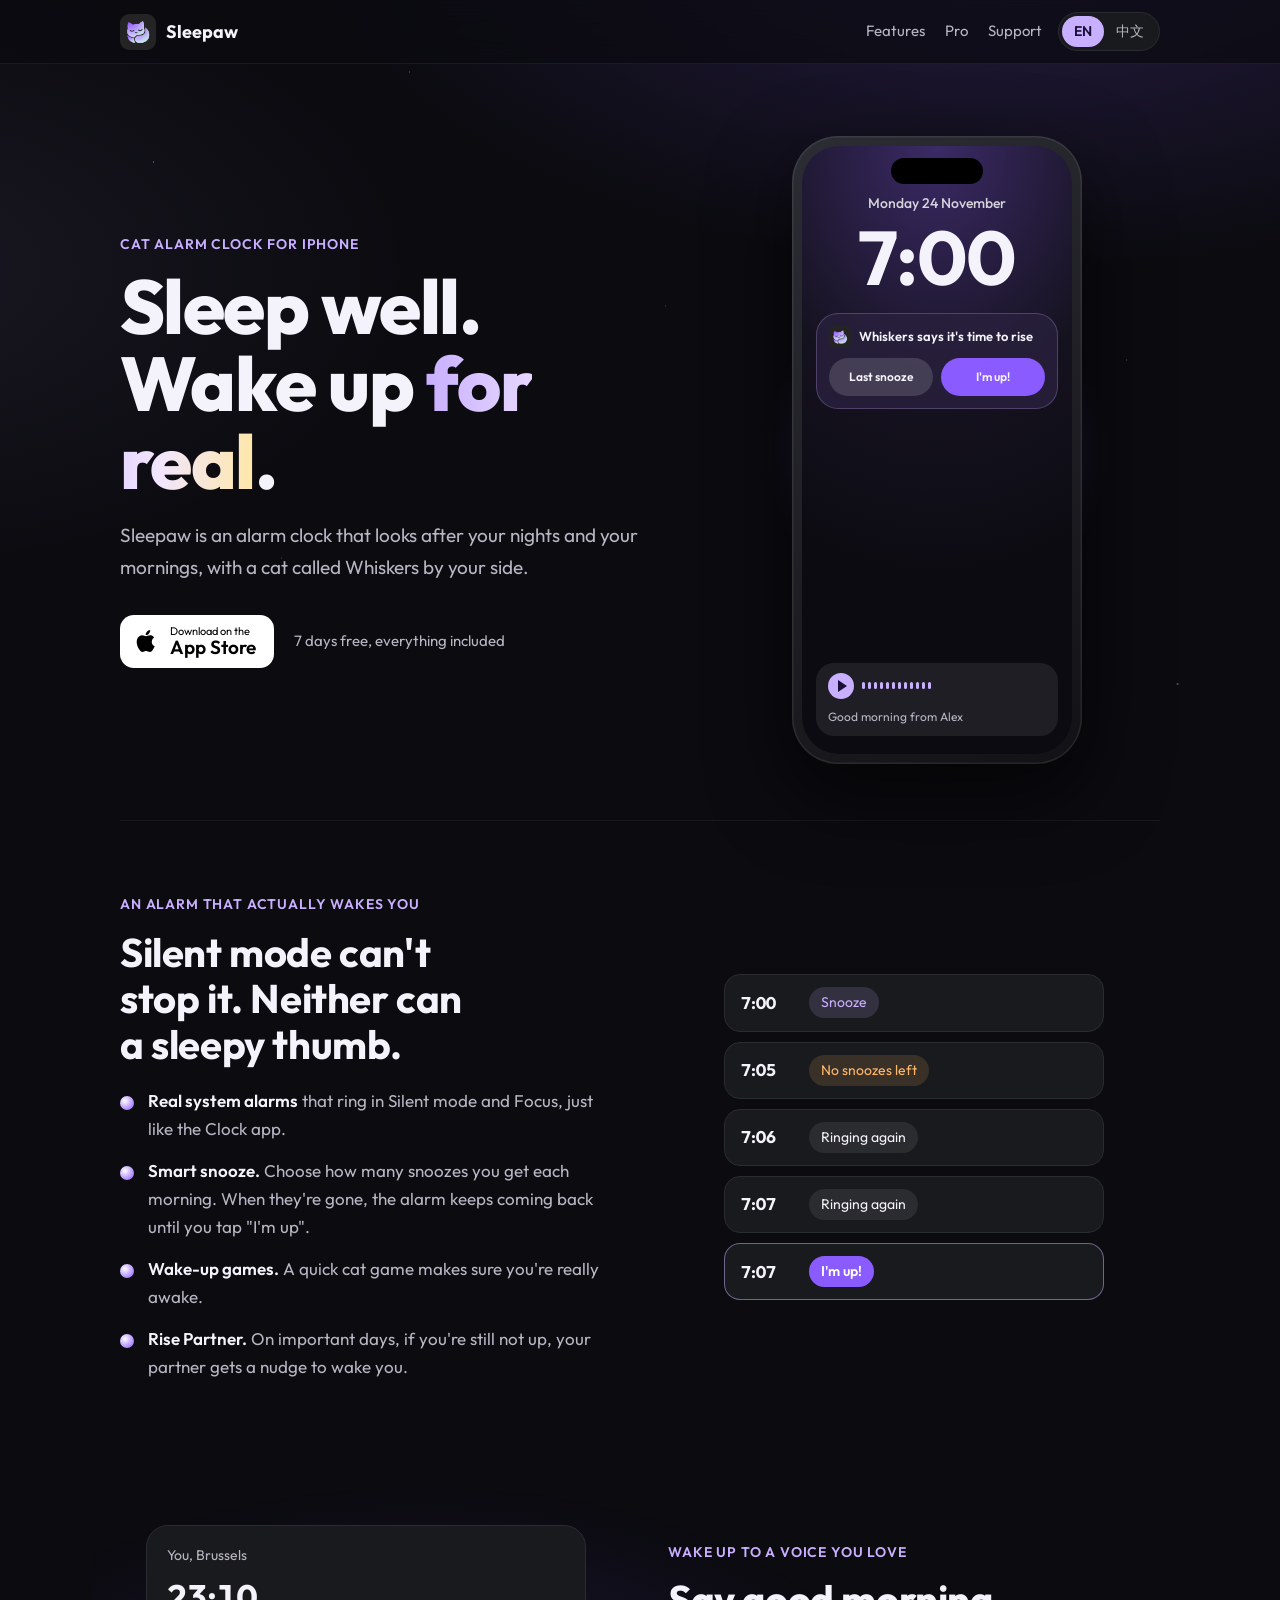
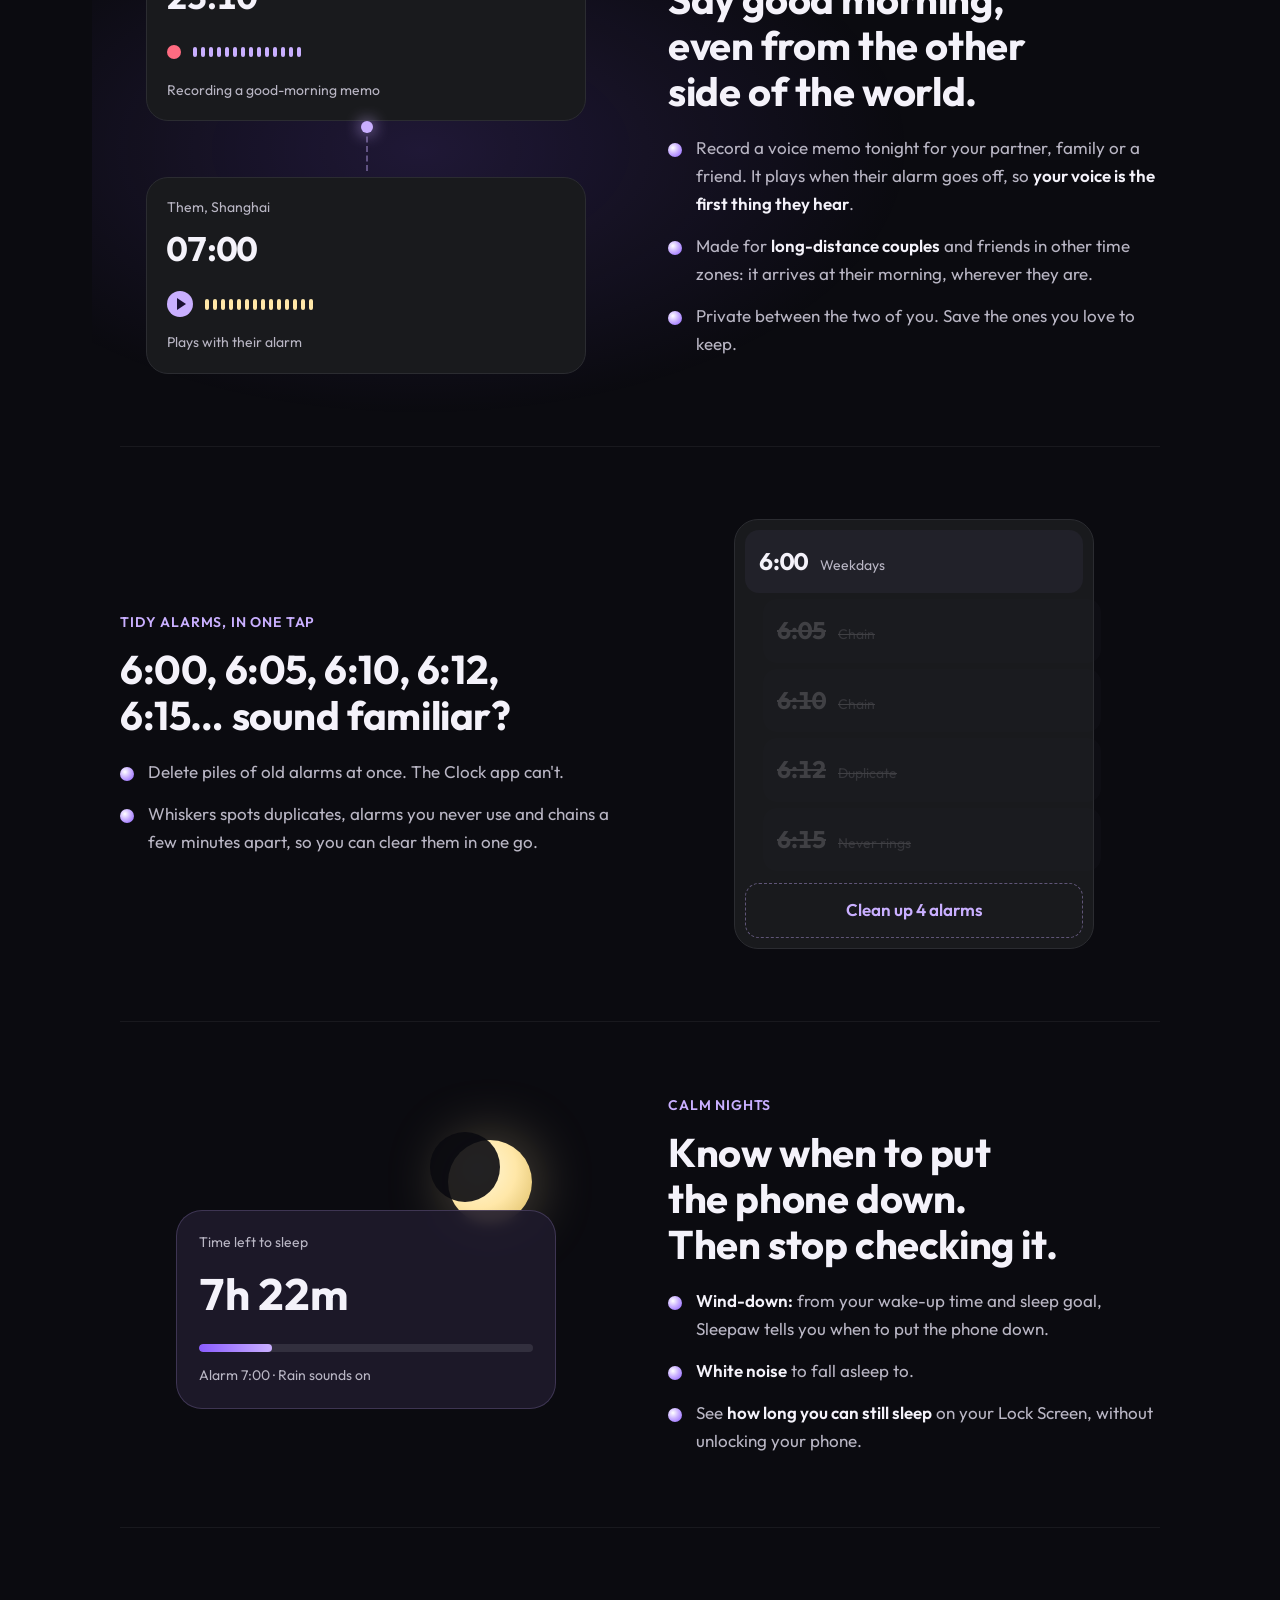
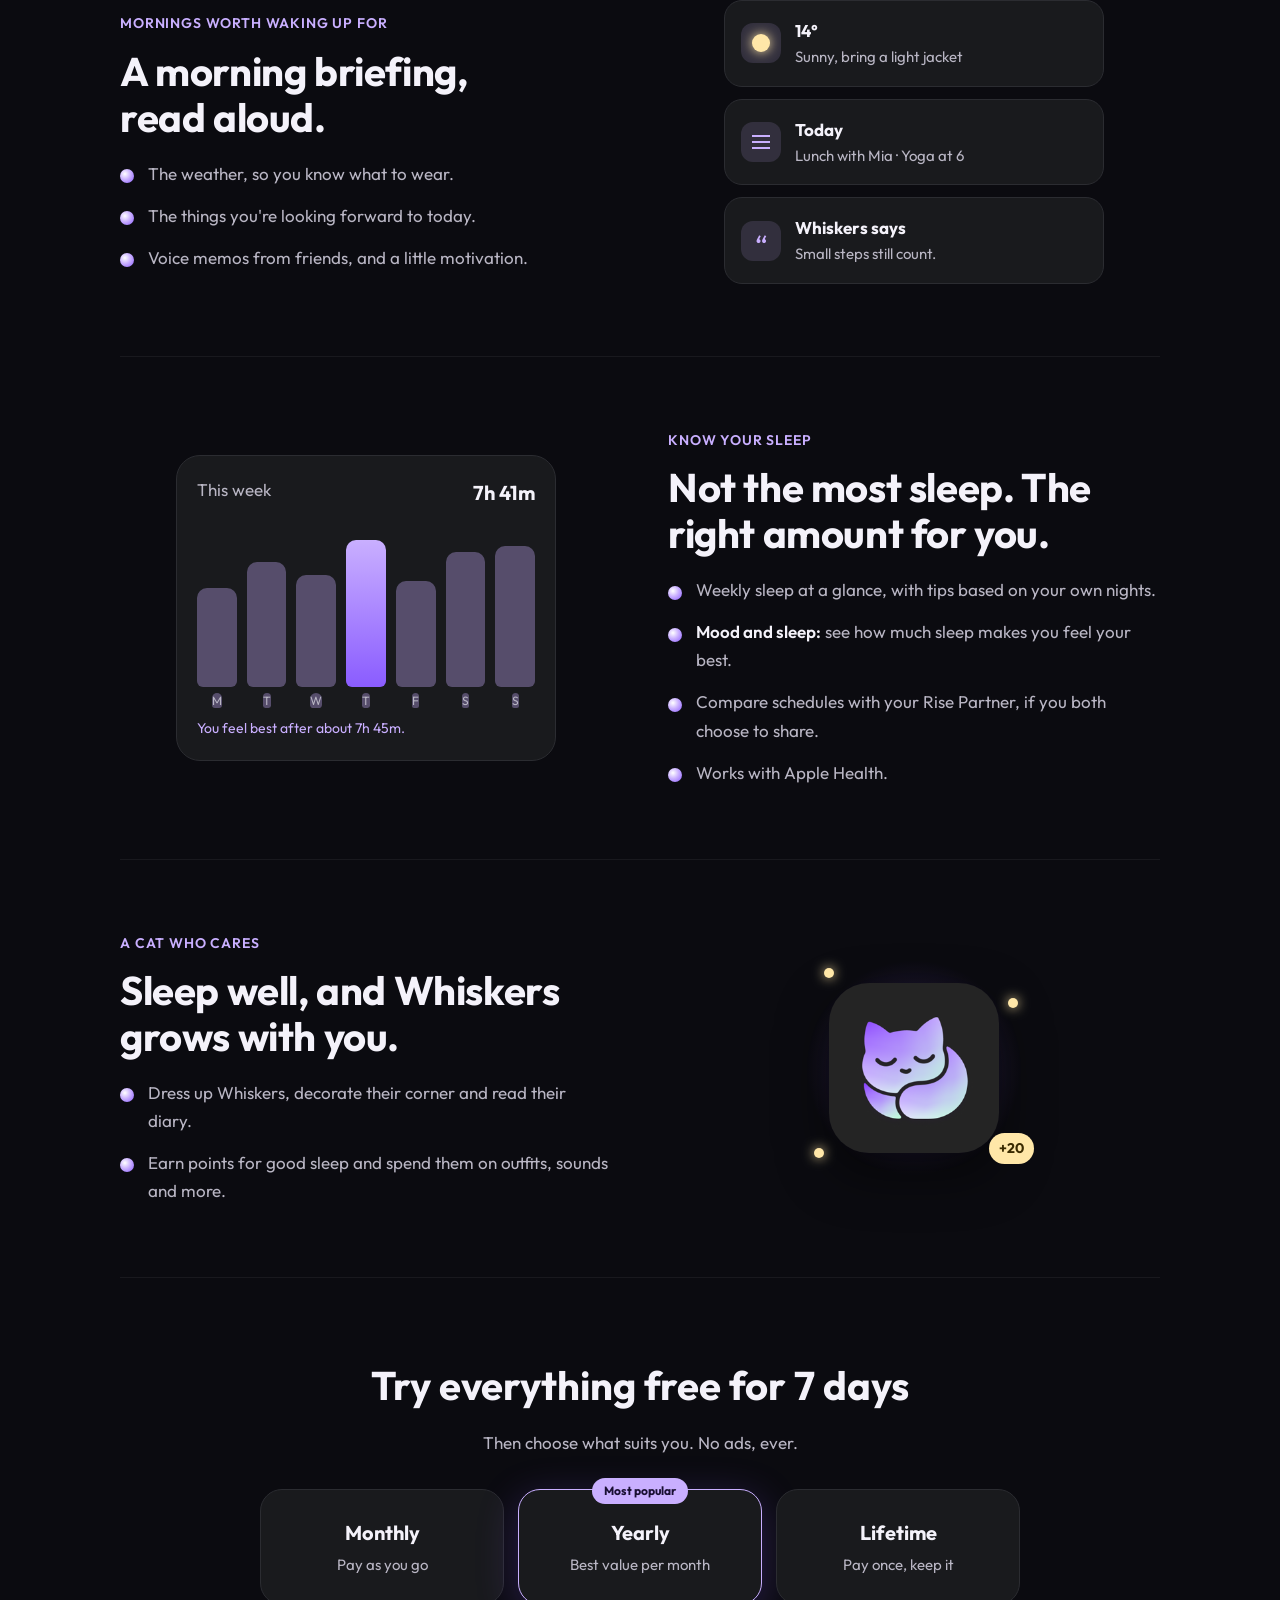
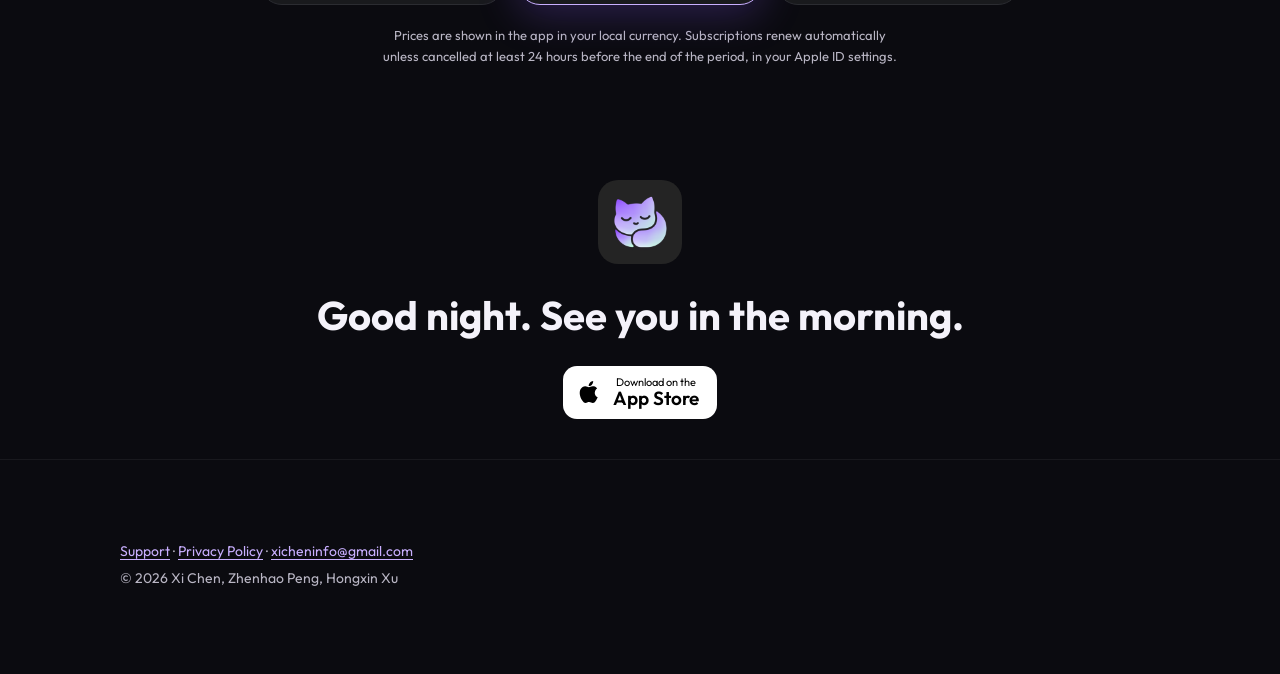
==== commit 706761c3: "图表星期在中文版显示为中文 Co-Authored-By: Claude Opus 5.5 <noreply@anthropic.com>" ====
--- a/index.html
+++ b/index.html
@@ -212,7 +212,7 @@
         <div class="chart">
           <p class="chart-title"><span class="en">This week</span><span class="zh">本周</span><b>7h 41m</b></p>
           <div class="bars">
-            <span style="--h:.62"><i>M</i></span><span style="--h:.78"><i>T</i></span><span style="--h:.7"><i>W</i></span><span style="--h:.92" class="best"><i>T</i></span><span style="--h:.66"><i>F</i></span><span style="--h:.84"><i>S</i></span><span style="--h:.88"><i>S</i></span>
+            <span style="--h:.62"><i><span class="en">M</span><span class="zh">一</span></i></span><span style="--h:.78"><i><span class="en">T</span><span class="zh">二</span></i></span><span style="--h:.7"><i><span class="en">W</span><span class="zh">三</span></i></span><span style="--h:.92" class="best"><i><span class="en">T</span><span class="zh">四</span></i></span><span style="--h:.66"><i><span class="en">F</span><span class="zh">五</span></i></span><span style="--h:.84"><i><span class="en">S</span><span class="zh">六</span></i></span><span style="--h:.88"><i><span class="en">S</span><span class="zh">日</span></i></span>
           </div>
           <p class="chart-note"><span class="en">You feel best after about 7h 45m.</span><span class="zh">睡 7 小时 45 分左右时，你心情最好。</span></p>
         </div>
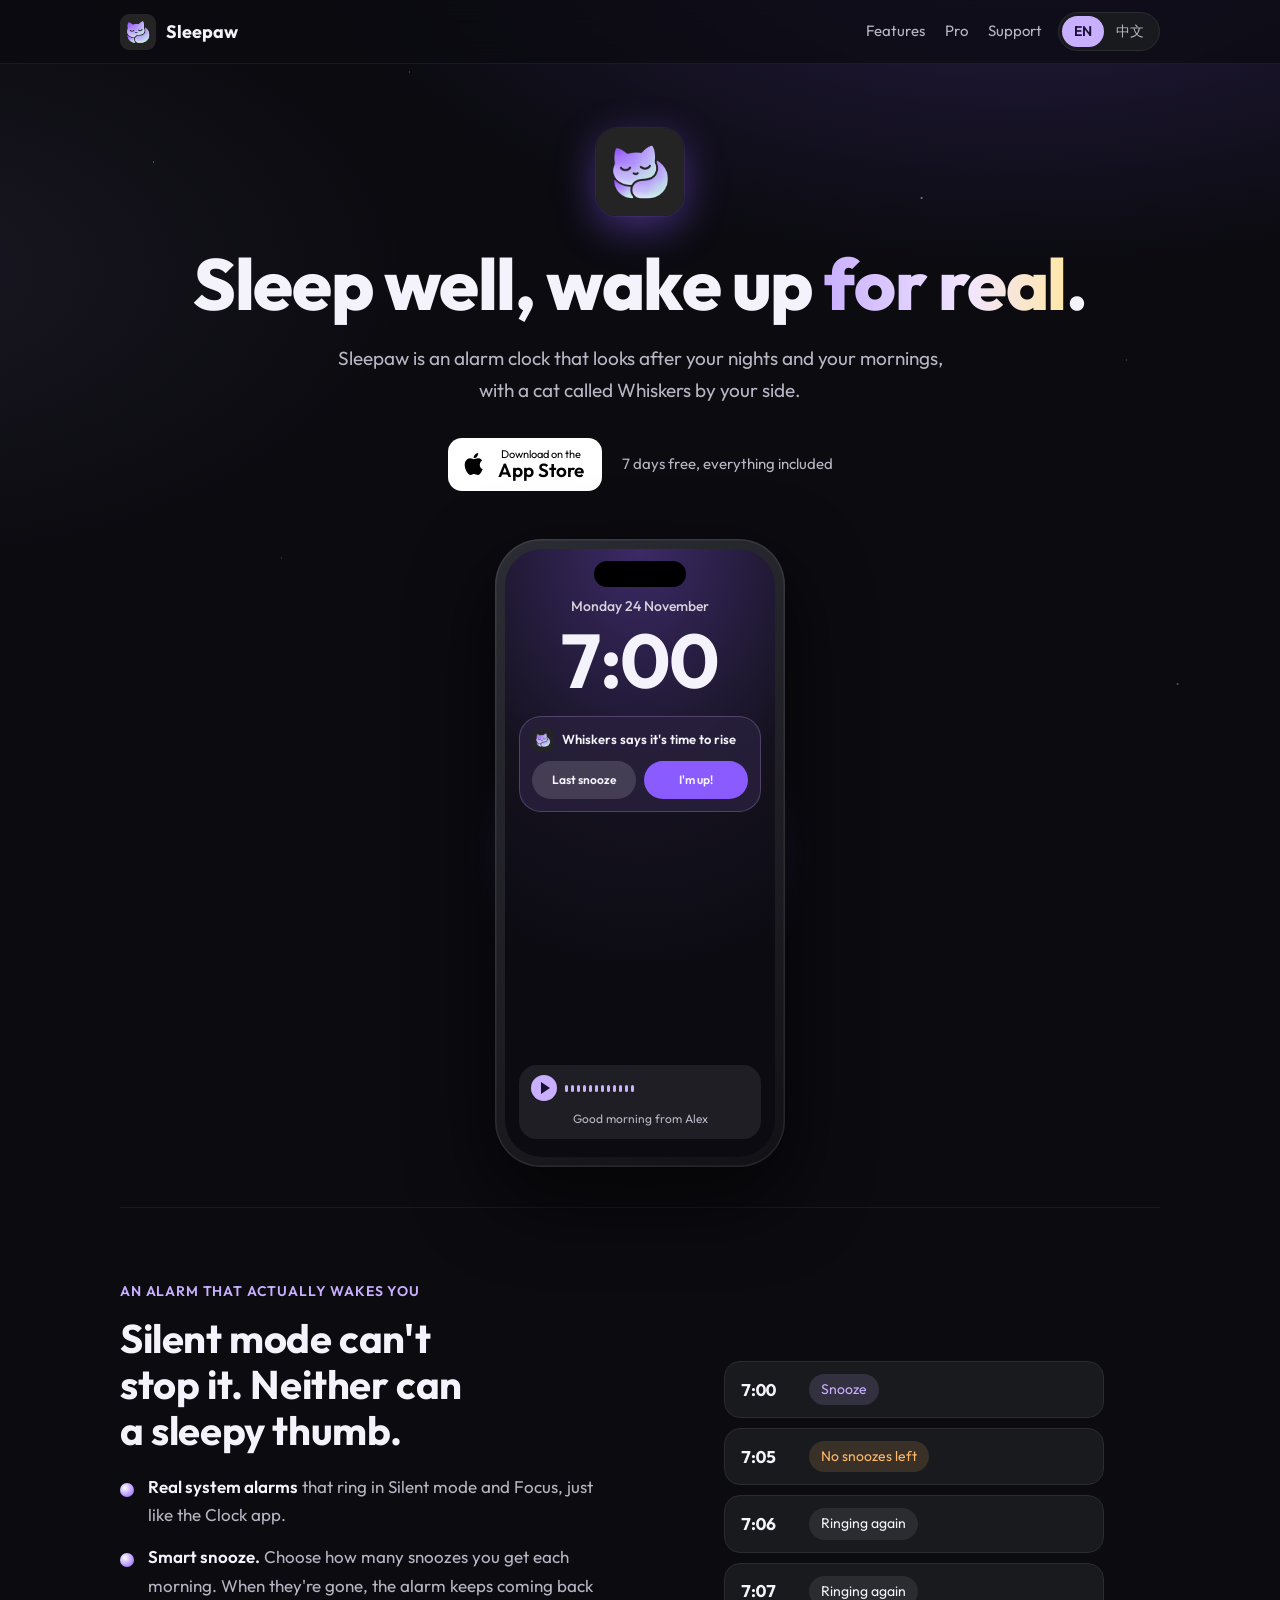
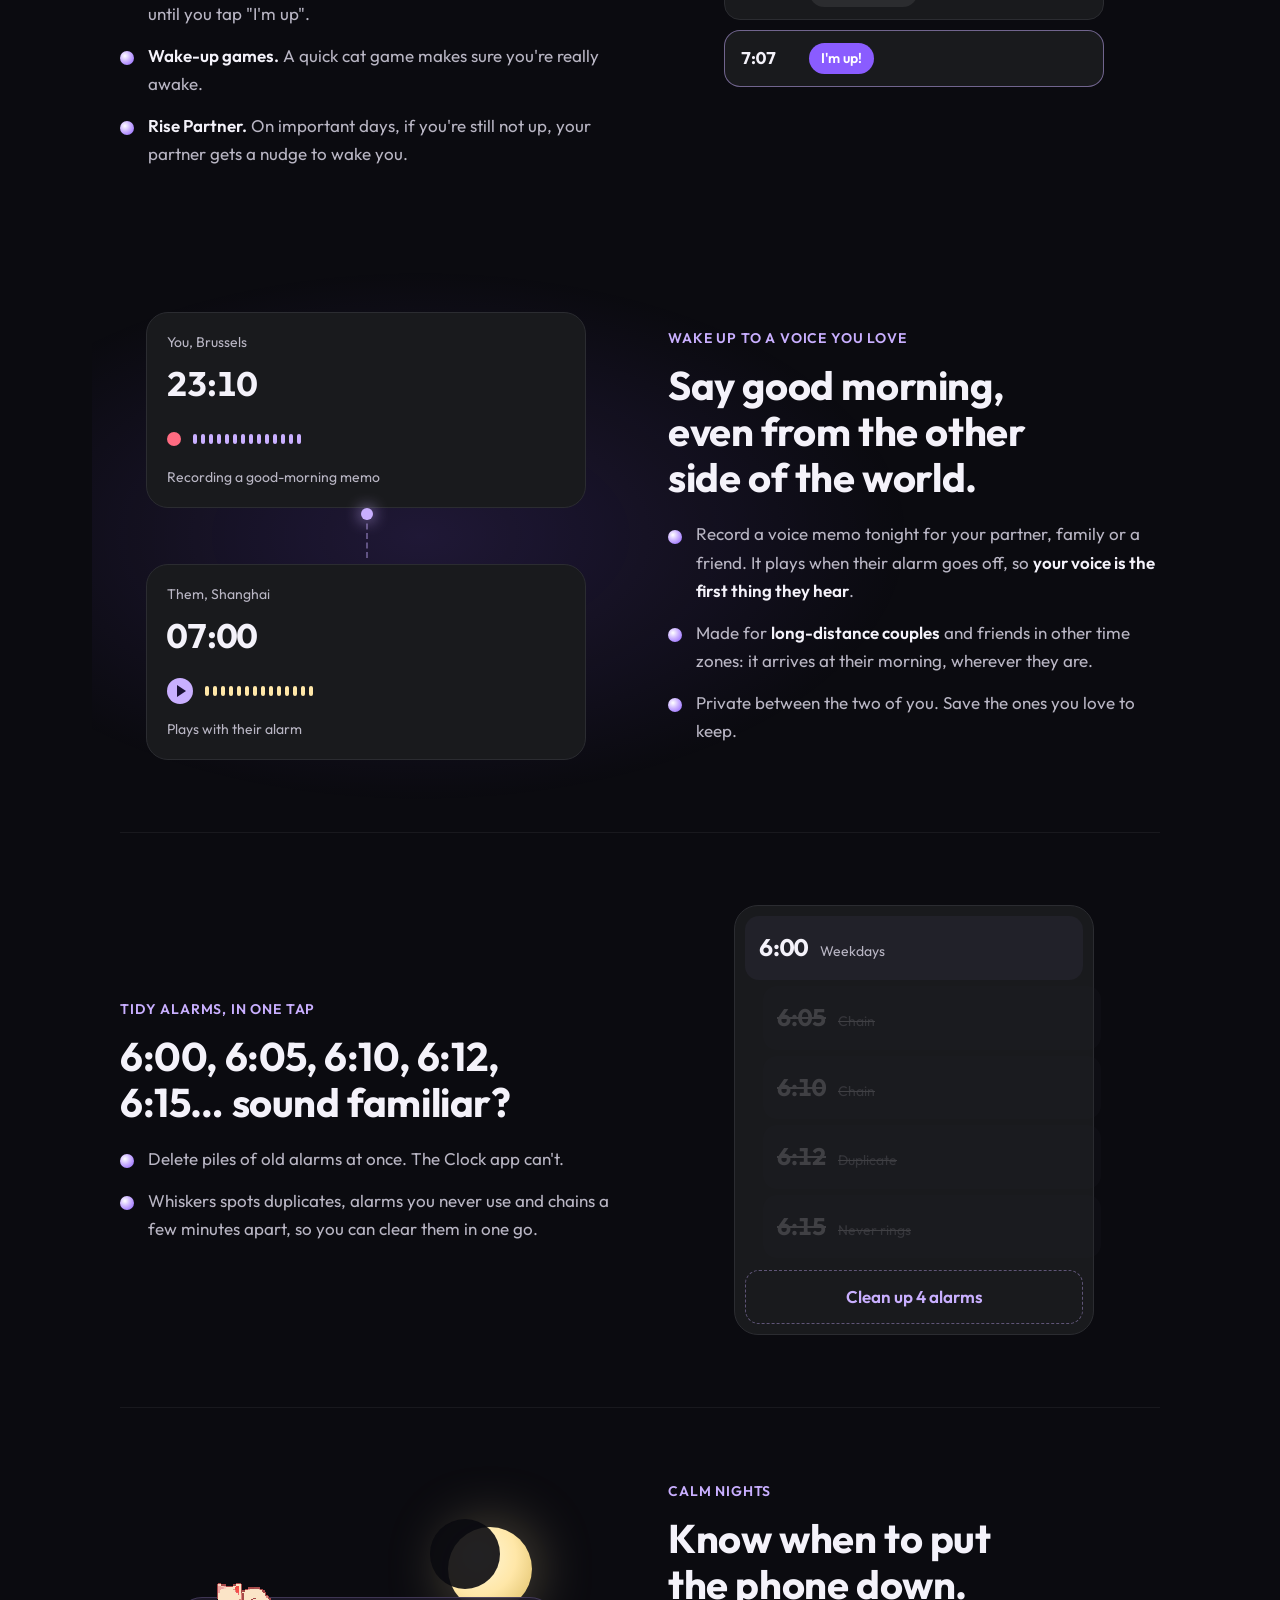
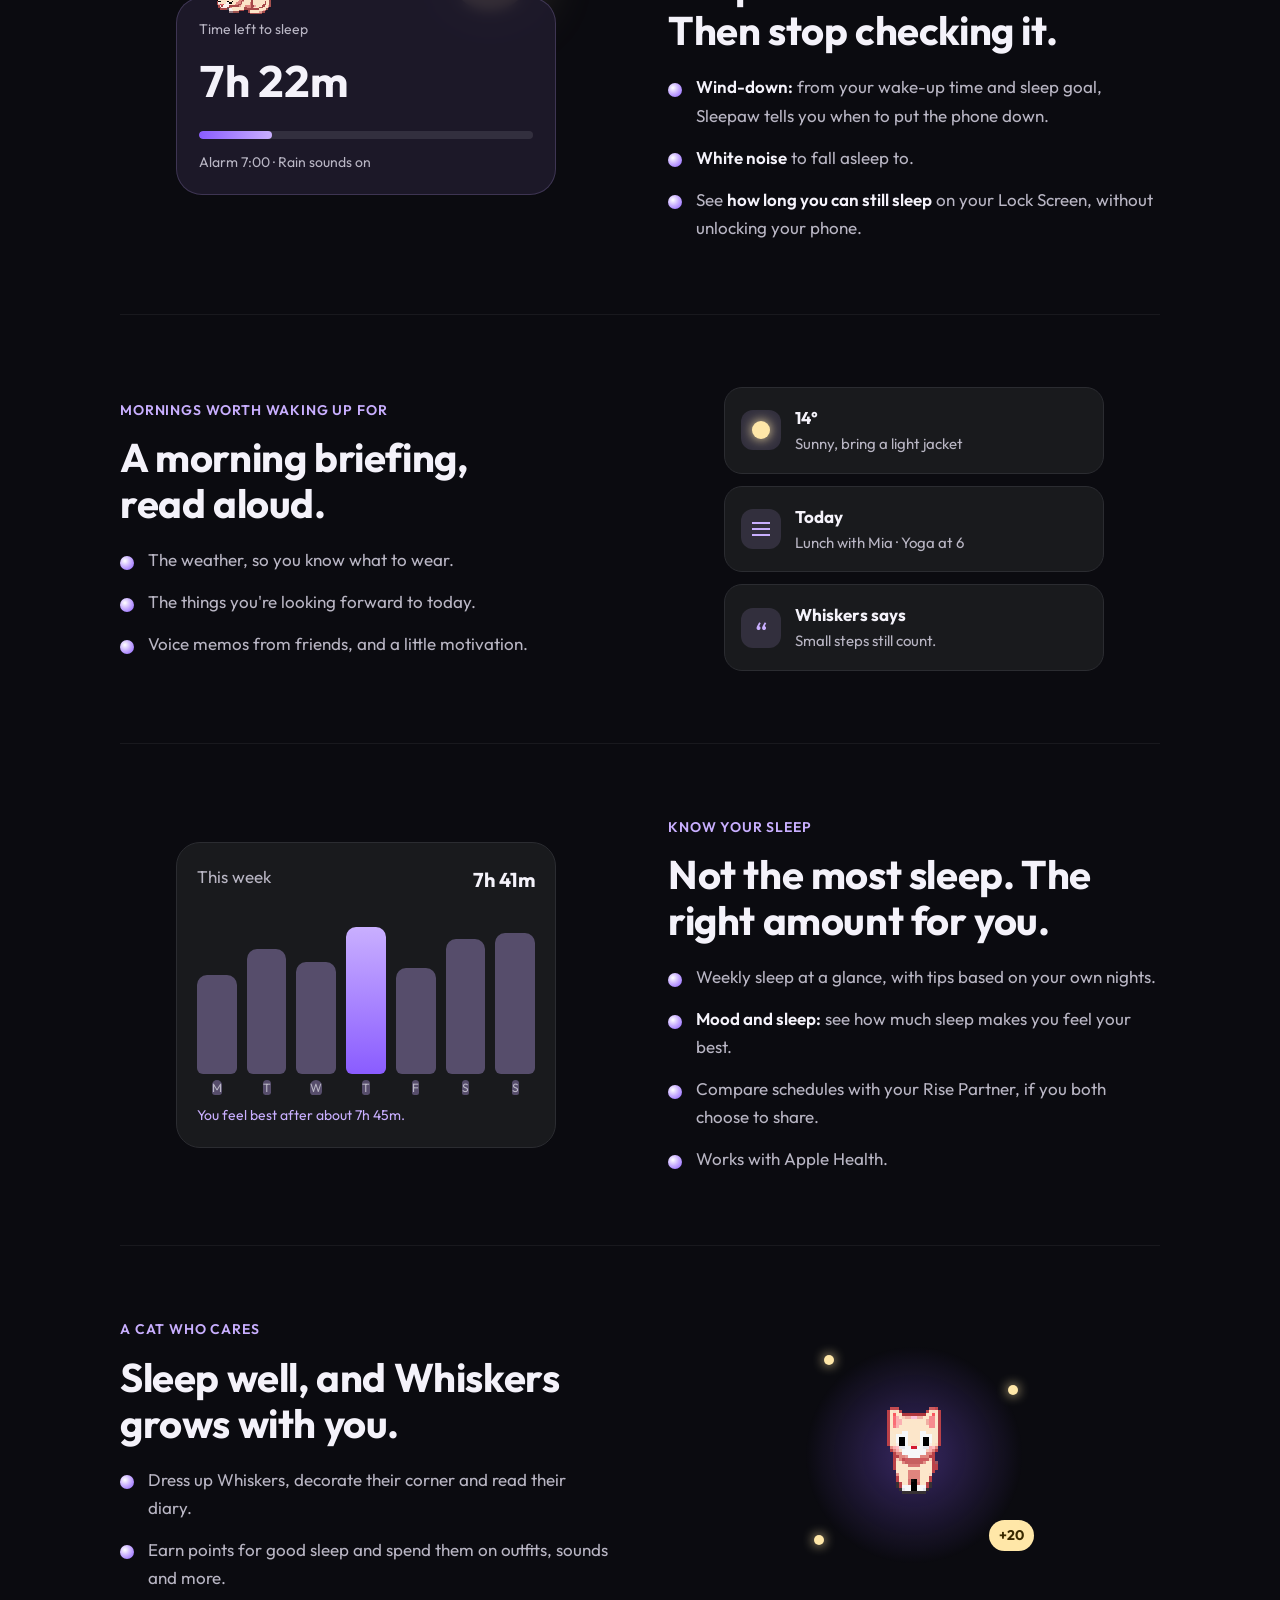
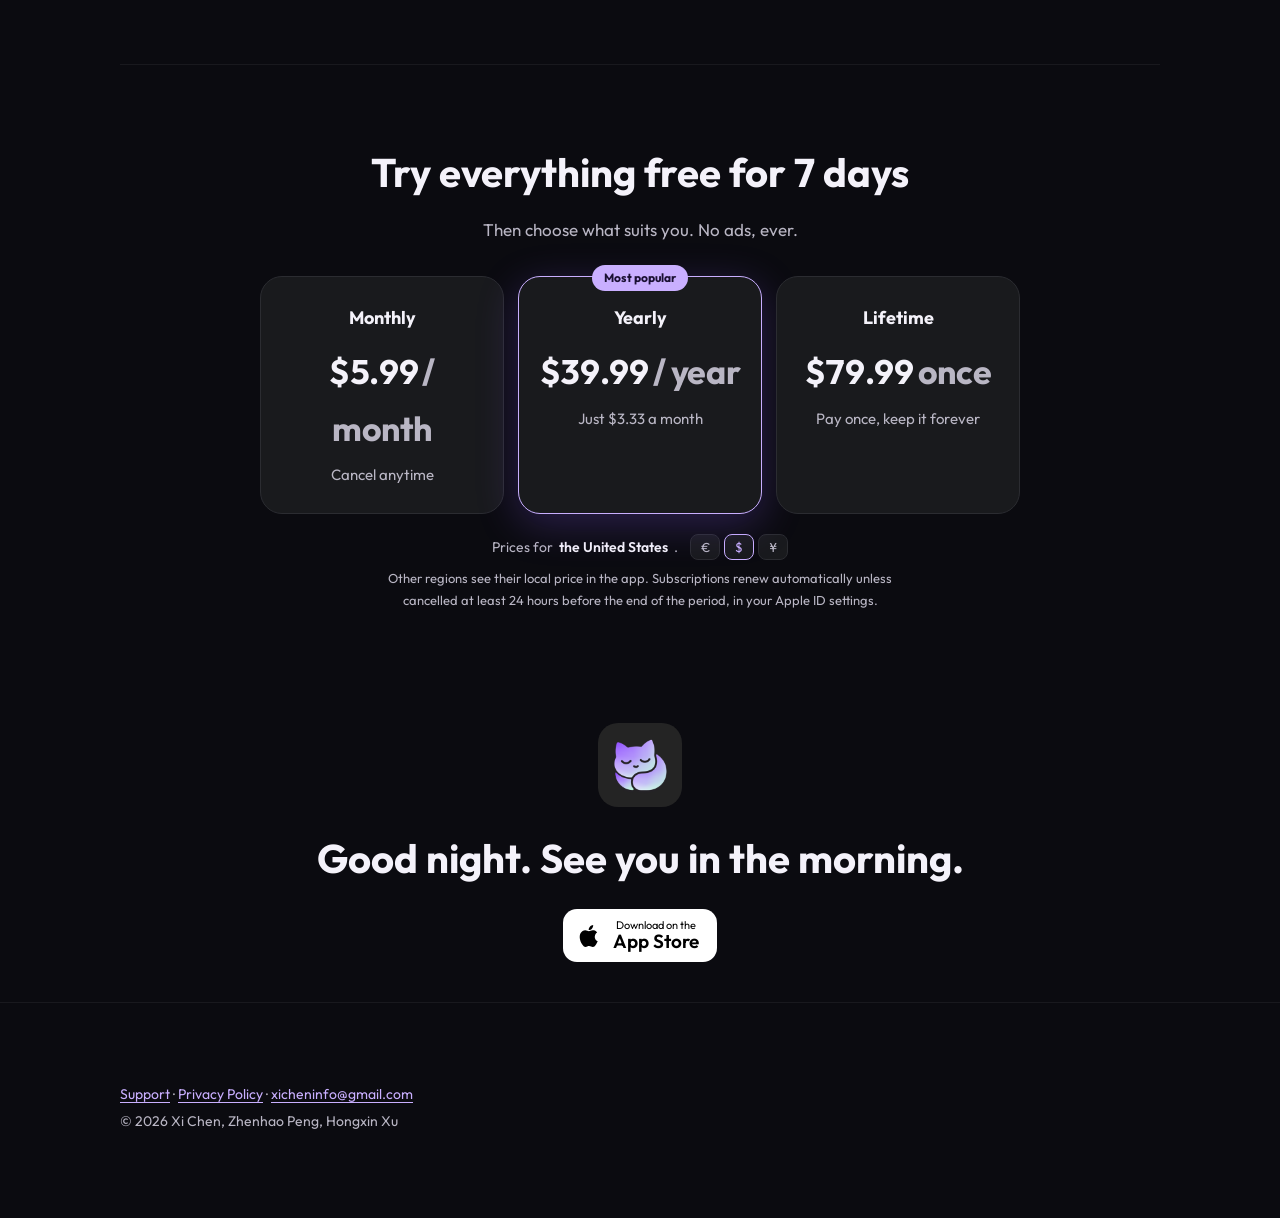
==== commit 2450b3d2: "首页：logo 放在标语上方、标语一行显示、按地区显示价格、真实猫猫角色、猫爪鼠标；帮助和隐私页改为统一的新样式 Co-Authored-By: Claude Opus 5.5 <noreply@an" ====
--- a/index.html
+++ b/index.html
@@ -16,6 +16,7 @@
   <link rel="stylesheet" href="landing.css">
   <script src="lang.js" defer></script>
   <script src="landing.js" defer></script>
+  <script src="prices.js" defer></script>
 </head>
 <body class="landing">
   <div class="sky" aria-hidden="true"></div>
@@ -36,10 +37,10 @@
     <!-- Hero -->
     <section class="hero2">
       <div class="hero-copy">
-        <p class="eyebrow"><span class="en">Cat alarm clock for iPhone</span><span class="zh">iPhone 小猫闹钟</span></p>
+        <img class="hero-logo" src="icon.png" alt="Sleepaw">
         <h1>
-          <span class="en">Sleep well.<br>Wake up <em>for real</em>.</span>
-          <span class="zh">好好睡，<br>好好醒，<em>有猫陪着</em>。</span>
+          <span class="en">Sleep well, wake up <em>for real</em>.</span>
+          <span class="zh">好好睡，好好醒，<em>有猫陪着</em>。</span>
         </h1>
         <p class="lede">
           <span class="en">Sleepaw is an alarm clock that looks after your nights and your mornings, with a cat called Whiskers by your side.</span>
@@ -166,6 +167,7 @@
       <div class="f-visual reveal" aria-hidden="true">
         <div class="night">
           <div class="moon"></div>
+          <img src="cat-sleeping.gif" alt="" class="night-cat">
           <div class="live">
             <p class="live-label"><span class="en">Time left to sleep</span><span class="zh">今晚还能睡</span></p>
             <p class="live-num" data-countdown="26520">7h 22m</p>
@@ -231,7 +233,7 @@
       </div>
       <div class="f-visual reveal" aria-hidden="true">
         <div class="cat-stage">
-          <img src="icon.png" alt="" class="cat-float">
+          <img src="cat-love.gif" alt="" class="cat-pixel">
           <span class="spark s1"></span><span class="spark s2"></span><span class="spark s3"></span>
           <div class="coins">+20</div>
         </div>
@@ -242,12 +244,13 @@
     <section id="pro" class="pro reveal">
       <h2><span class="en">Try everything free for 7 days</span><span class="zh">所有功能，免费试用 7 天</span></h2>
       <p class="muted"><span class="en">Then choose what suits you. No ads, ever.</span><span class="zh">之后按你的习惯选择，永远没有广告。</span></p>
-      <div class="plans">
-        <div class="plan"><b><span class="en">Monthly</span><span class="zh">按月</span></b><span class="en">Pay as you go</span><span class="zh">灵活订阅</span></div>
-        <div class="plan pop"><em><span class="en">Most popular</span><span class="zh">最受欢迎</span></em><b><span class="en">Yearly</span><span class="zh">按年</span></b><span class="en">Best value per month</span><span class="zh">折合每月最划算</span></div>
-        <div class="plan"><b><span class="en">Lifetime</span><span class="zh">终身</span></b><span class="en">Pay once, keep it</span><span class="zh">一次买断</span></div>
-      </div>
-      <p class="fine"><span class="en">Prices are shown in the app in your local currency. Subscriptions renew automatically unless cancelled at least 24 hours before the end of the period, in your Apple ID settings.</span><span class="zh">价格以 App 内显示的当地货币为准。订阅会自动续费，除非在周期结束前至少 24 小时在 Apple ID 设置中取消。</span></p>
+      <div class="plans" data-prices>
+        <div class="plan"><b><span class="en">Monthly</span><span class="zh">按月</span></b><p class="price"><span data-p="monthly">€4.99</span><small><span class="en">/ month</span><span class="zh">/ 月</span></small></p><span class="en">Cancel anytime</span><span class="zh">随时取消</span></div>
+        <div class="plan pop"><em><span class="en">Most popular</span><span class="zh">最受欢迎</span></em><b><span class="en">Yearly</span><span class="zh">按年</span></b><p class="price"><span data-p="yearly">€34.99</span><small><span class="en">/ year</span><span class="zh">/ 年</span></small></p><span><span class="en">Just </span><span class="zh">折合每月 </span><span data-p="perMonth">€2.92</span><span class="en"> a month</span></span></div>
+        <div class="plan"><b><span class="en">Lifetime</span><span class="zh">终身</span></b><p class="price"><span data-p="lifetime">€69.99</span><small><span class="en">once</span><span class="zh">一次</span></small></p><span class="en">Pay once, keep it forever</span><span class="zh">一次买断，永久使用</span></div>
+      </div>
+      <p class="region-note"><span class="en">Prices for </span><span class="zh">当前显示：</span><b data-p="region">Europe</b><span class="en">. </span><span class="zh">。</span><span class="region-pick" role="group" aria-label="Region"><button data-r="eu">€</button><button data-r="us">$</button><button data-r="cn">¥</button></span></p>
+      <p class="fine"><span class="en">Other regions see their local price in the app. Subscriptions renew automatically unless cancelled at least 24 hours before the end of the period, in your Apple ID settings.</span><span class="zh">其他地区以 App 内显示的当地价格为准。订阅会自动续费，除非在周期结束前至少 24 小时在 Apple ID 设置中取消。</span></p>
     </section>
 
     <section class="final reveal">
--- a/landing.css
+++ b/landing.css
@@ -49,13 +49,15 @@
 .eyebrow { color: var(--lilac); font-weight: 600; font-size: 14px; letter-spacing: 0.06em; text-transform: uppercase; margin: 0 0 12px; }
 [data-lang="zh"] .eyebrow { letter-spacing: 0.12em; }
 
-/* Hero */
-.hero2 { display: grid; grid-template-columns: 1.1fr 0.9fr; gap: 48px; align-items: center; padding: 72px 0 56px; }
-.hero2 h1 { font-size: clamp(44px, 7vw, 76px); line-height: 1.02; letter-spacing: -0.02em; font-weight: 800; margin: 0; }
-[data-lang="zh"] .hero2 h1 { letter-spacing: 0; line-height: 1.15; }
+/* Hero: logo, one-line slogan, then the phone. */
+.hero2 { display: flex; flex-direction: column; align-items: center; text-align: center; padding: 64px 0 40px; gap: 48px; }
+.hero-copy { display: flex; flex-direction: column; align-items: center; }
+.hero-logo { width: 88px; height: 88px; border-radius: 21px; box-shadow: 0 12px 40px rgba(138, 92, 255, 0.45), 0 0 0 1px rgba(255, 255, 255, 0.06); margin-bottom: 28px; animation: float 7s ease-in-out infinite; }
+.hero2 h1 { font-weight: 800; margin: 0; white-space: nowrap; letter-spacing: -0.02em; line-height: 1.1; font-size: clamp(26px, 7.4vw, 72px); }
+[data-lang="zh"] .hero2 h1 { letter-spacing: 0.02em; font-size: clamp(26px, 7vw, 68px); }
 .hero2 h1 em { font-style: normal; background: linear-gradient(90deg, var(--lilac), #f1e6ff 60%, var(--moon)); -webkit-background-clip: text; background-clip: text; color: transparent; }
-.lede { color: var(--sub); font-size: 19px; max-width: 30em; margin: 20px 0 0; }
-.cta-row { display: flex; flex-wrap: wrap; align-items: center; gap: 16px 20px; margin-top: 32px; }
+.lede { color: var(--sub); font-size: 19px; max-width: 32em; margin: 20px auto 0; }
+.cta-row { display: flex; flex-wrap: wrap; justify-content: center; align-items: center; gap: 14px 20px; margin-top: 32px; }
 .trial { color: var(--sub); font-size: 15px; margin: 0; }
 
 .store-btn { display: inline-flex; align-items: center; gap: 10px; background: #fff; color: #000; text-decoration: none; padding: 10px 18px 10px 14px; border-radius: 14px; transition: transform 0.2s ease, box-shadow 0.2s ease; }
@@ -201,7 +203,8 @@
 /* Cat */
 .cat-stage { position: relative; width: 260px; height: 260px; display: grid; place-items: center; }
 .cat-stage::before { content: ""; position: absolute; inset: 20px; border-radius: 50%; background: radial-gradient(circle, rgba(138, 92, 255, 0.35), transparent 70%); }
-.cat-float { position: relative; width: 170px; height: 170px; border-radius: 40px; animation: float 5s ease-in-out infinite; box-shadow: 0 20px 50px rgba(0, 0, 0, 0.5); }
+.cat-pixel { position: relative; width: 192px; height: 192px; image-rendering: pixelated; image-rendering: crisp-edges; }
+.night-cat { position: absolute; z-index: 1; top: 22px; left: 18px; width: 96px; height: 96px; image-rendering: pixelated; }
 .spark { position: absolute; width: 10px; height: 10px; border-radius: 50%; background: var(--moon); box-shadow: 0 0 12px var(--moon); animation: blink 2.4s ease-in-out infinite; }
 .s1 { top: 30px; left: 40px; } .s2 { top: 60px; right: 26px; animation-delay: 0.8s; } .s3 { bottom: 40px; left: 30px; animation-delay: 1.6s; }
 @keyframes blink { 0%, 100% { transform: scale(0.4); opacity: 0.2; } 50% { transform: scale(1); opacity: 1; } }
@@ -213,7 +216,15 @@
 .pro h2 { font-size: clamp(28px, 4vw, 40px); margin: 0 0 8px; }
 .plans { display: grid; grid-template-columns: repeat(3, 1fr); gap: 14px; max-width: 760px; margin: 32px auto 20px; }
 .plan { position: relative; background: var(--card); border: 1px solid var(--line); border-radius: 22px; padding: 26px 16px; display: flex; flex-direction: column; gap: 4px; color: var(--sub); font-size: 15px; }
-.plan b { color: var(--text); font-size: 20px; }
+.plan b { color: var(--text); font-size: 18px; }
+.price { margin: 8px 0 2px; color: var(--text); }
+.price span { font-size: 34px; font-weight: 700; font-variant-numeric: tabular-nums; letter-spacing: -0.01em; }
+.price small { color: var(--sub); font-size: 14px; margin-left: 4px; }
+.region-note { color: var(--sub); font-size: 14px; margin: 0 0 8px; display: flex; flex-wrap: wrap; justify-content: center; align-items: center; gap: 4px 6px; }
+.region-note b { color: var(--text); font-weight: 600; }
+.region-pick { display: inline-flex; gap: 4px; margin-left: 6px; }
+.region-pick button { font: inherit; font-size: 13px; width: 30px; height: 26px; border-radius: 8px; border: 1px solid var(--line); background: var(--card); color: var(--sub); cursor: inherit; }
+.region-pick button[aria-pressed="true"] { border-color: var(--lilac); color: var(--lilac); }
 .plan.pop { border-color: var(--lilac); box-shadow: 0 10px 40px rgba(138, 92, 255, 0.25); }
 .plan em { position: absolute; top: -12px; left: 50%; transform: translateX(-50%); font-style: normal; font-size: 12px; font-weight: 700; background: var(--lilac); color: #1a1033; padding: 3px 12px; border-radius: 999px; white-space: nowrap; }
 .fine { color: var(--sub); font-size: 13px; max-width: 40em; margin: 0 auto; }
@@ -233,7 +244,8 @@
 
 /* Phone and small tablets */
 @media (max-width: 860px) {
-  .hero2 { grid-template-columns: 1fr; padding-top: 40px; gap: 40px; text-align: left; }
+  .hero2 { padding-top: 40px; gap: 40px; }
+  .lede { font-size: 17px; }
   .feature { grid-template-columns: 1fr; gap: 32px; padding: 56px 0; }
   .feature.flip .f-copy { order: 0; }
   .spotlight { margin: 0 -12px; padding-left: 12px; padding-right: 12px; }
@@ -246,3 +258,16 @@
   .reveal { opacity: 1; transform: none; }
   .bars span { height: calc(var(--h) * 100%); }
 }
+
+/* A paw for a cursor (desktop only; touch screens have none). */
+@media (hover: hover) and (pointer: fine) {
+  body.landing, body.landing * { cursor: url("data:image/svg+xml,%3Csvg xmlns='http://www.w3.org/2000/svg' width='28' height='28' viewBox='0 0 28 28'%3E%3Cg fill='%23C9AFFF' stroke='%23140f22' stroke-width='1.4'%3E%3Cellipse cx='14' cy='18.5' rx='6.5' ry='5.5'/%3E%3Cellipse cx='6' cy='11' rx='2.6' ry='3.2'/%3E%3Cellipse cx='11' cy='6.5' rx='2.6' ry='3.3'/%3E%3Cellipse cx='17' cy='6.5' rx='2.6' ry='3.3'/%3E%3Cellipse cx='22' cy='11' rx='2.6' ry='3.2'/%3E%3C/g%3E%3C/svg%3E") 14 6, auto; }
+  body.landing a, body.landing button, body.landing a *, body.landing button * { cursor: url("data:image/svg+xml,%3Csvg xmlns='http://www.w3.org/2000/svg' width='28' height='28' viewBox='0 0 28 28'%3E%3Cg fill='%23FFE7A8' stroke='%23140f22' stroke-width='1.4'%3E%3Cellipse cx='14' cy='18.5' rx='6.5' ry='5.5'/%3E%3Cellipse cx='6' cy='11' rx='2.6' ry='3.2'/%3E%3Cellipse cx='11' cy='6.5' rx='2.6' ry='3.3'/%3E%3Cellipse cx='17' cy='6.5' rx='2.6' ry='3.3'/%3E%3Cellipse cx='22' cy='11' rx='2.6' ry='3.2'/%3E%3C/g%3E%3C/svg%3E") 14 6, pointer; }
+}
+
+/* Inner pages (support, privacy) on the same night sky. */
+.page { max-width: 760px; margin: 0 auto; padding: 8px 20px 0; }
+.page h1 { font-size: clamp(32px, 6vw, 48px); letter-spacing: -0.01em; margin: 40px 0 8px; }
+.page .card { background: var(--card); border: 1px solid var(--line); }
+.page details { border-color: rgba(255, 255, 255, 0.08); }
+.bar-links a[aria-current="page"] { color: var(--text); font-weight: 600; }
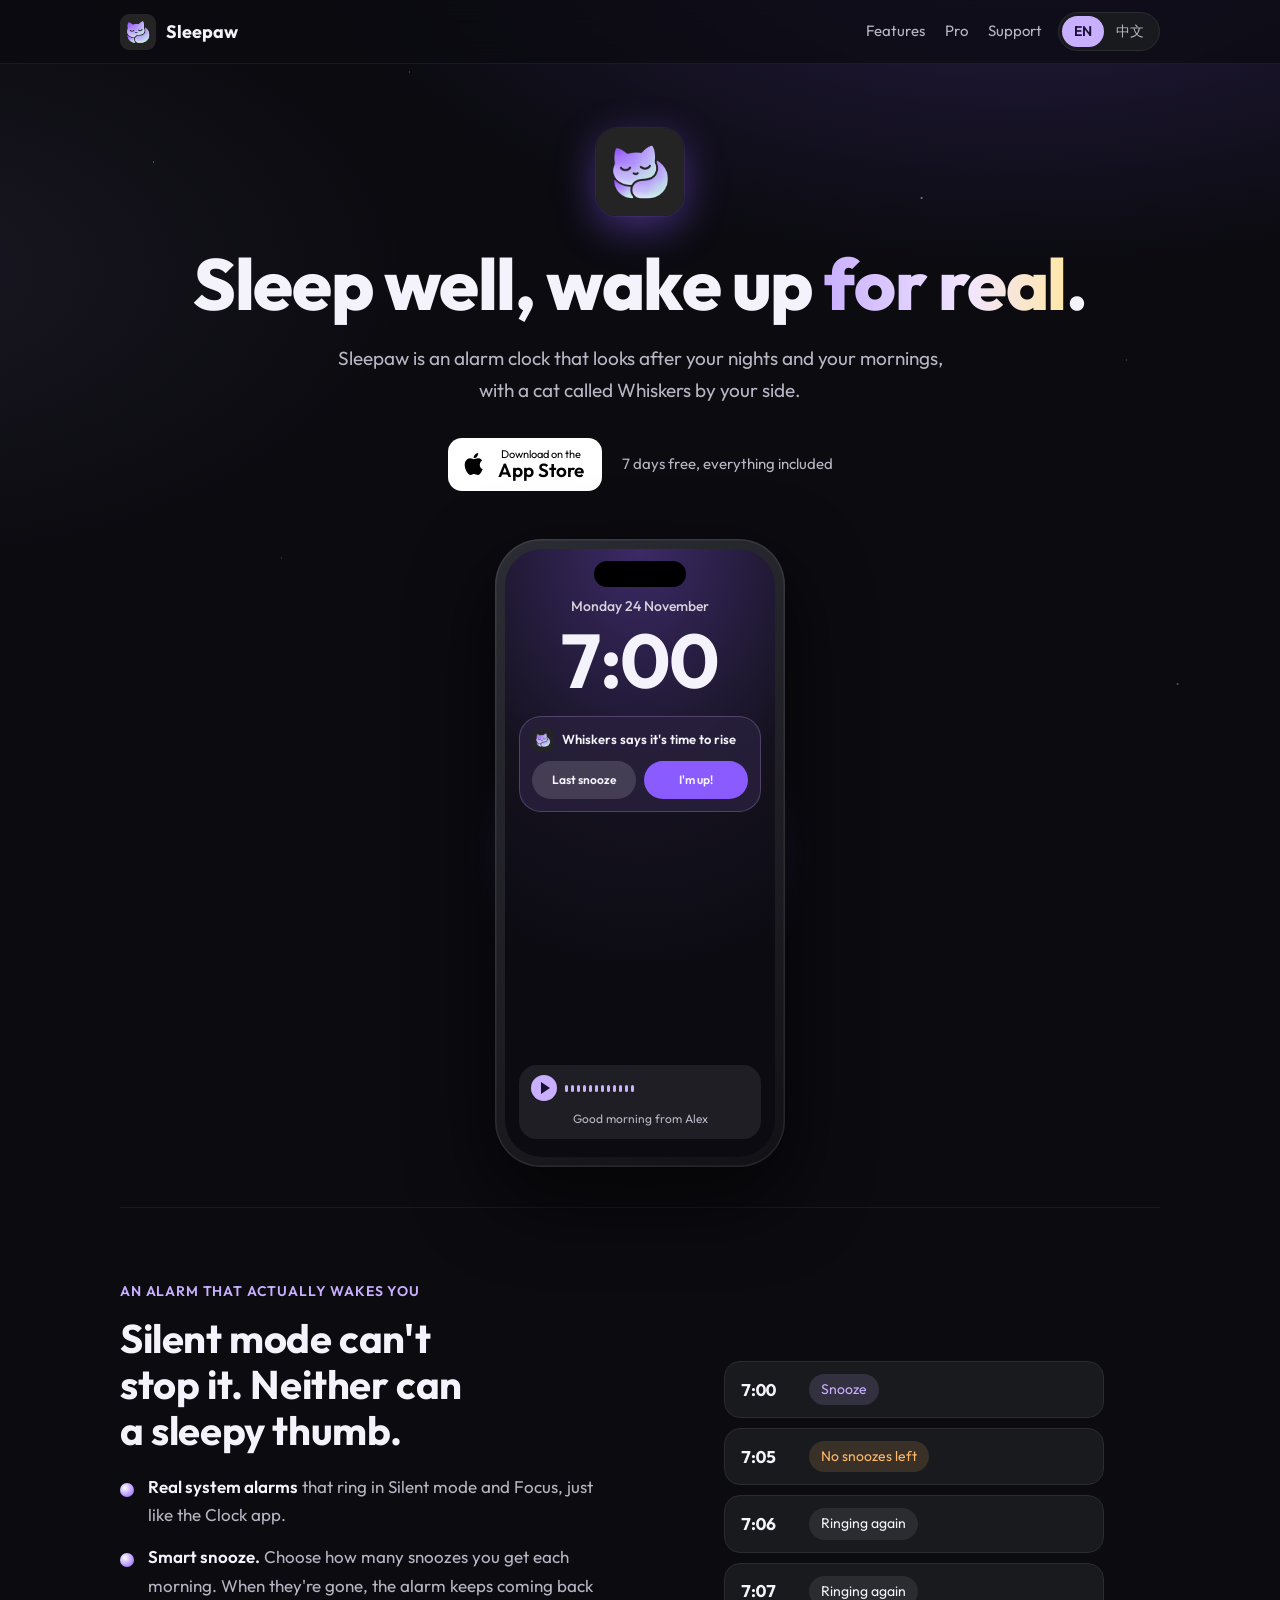
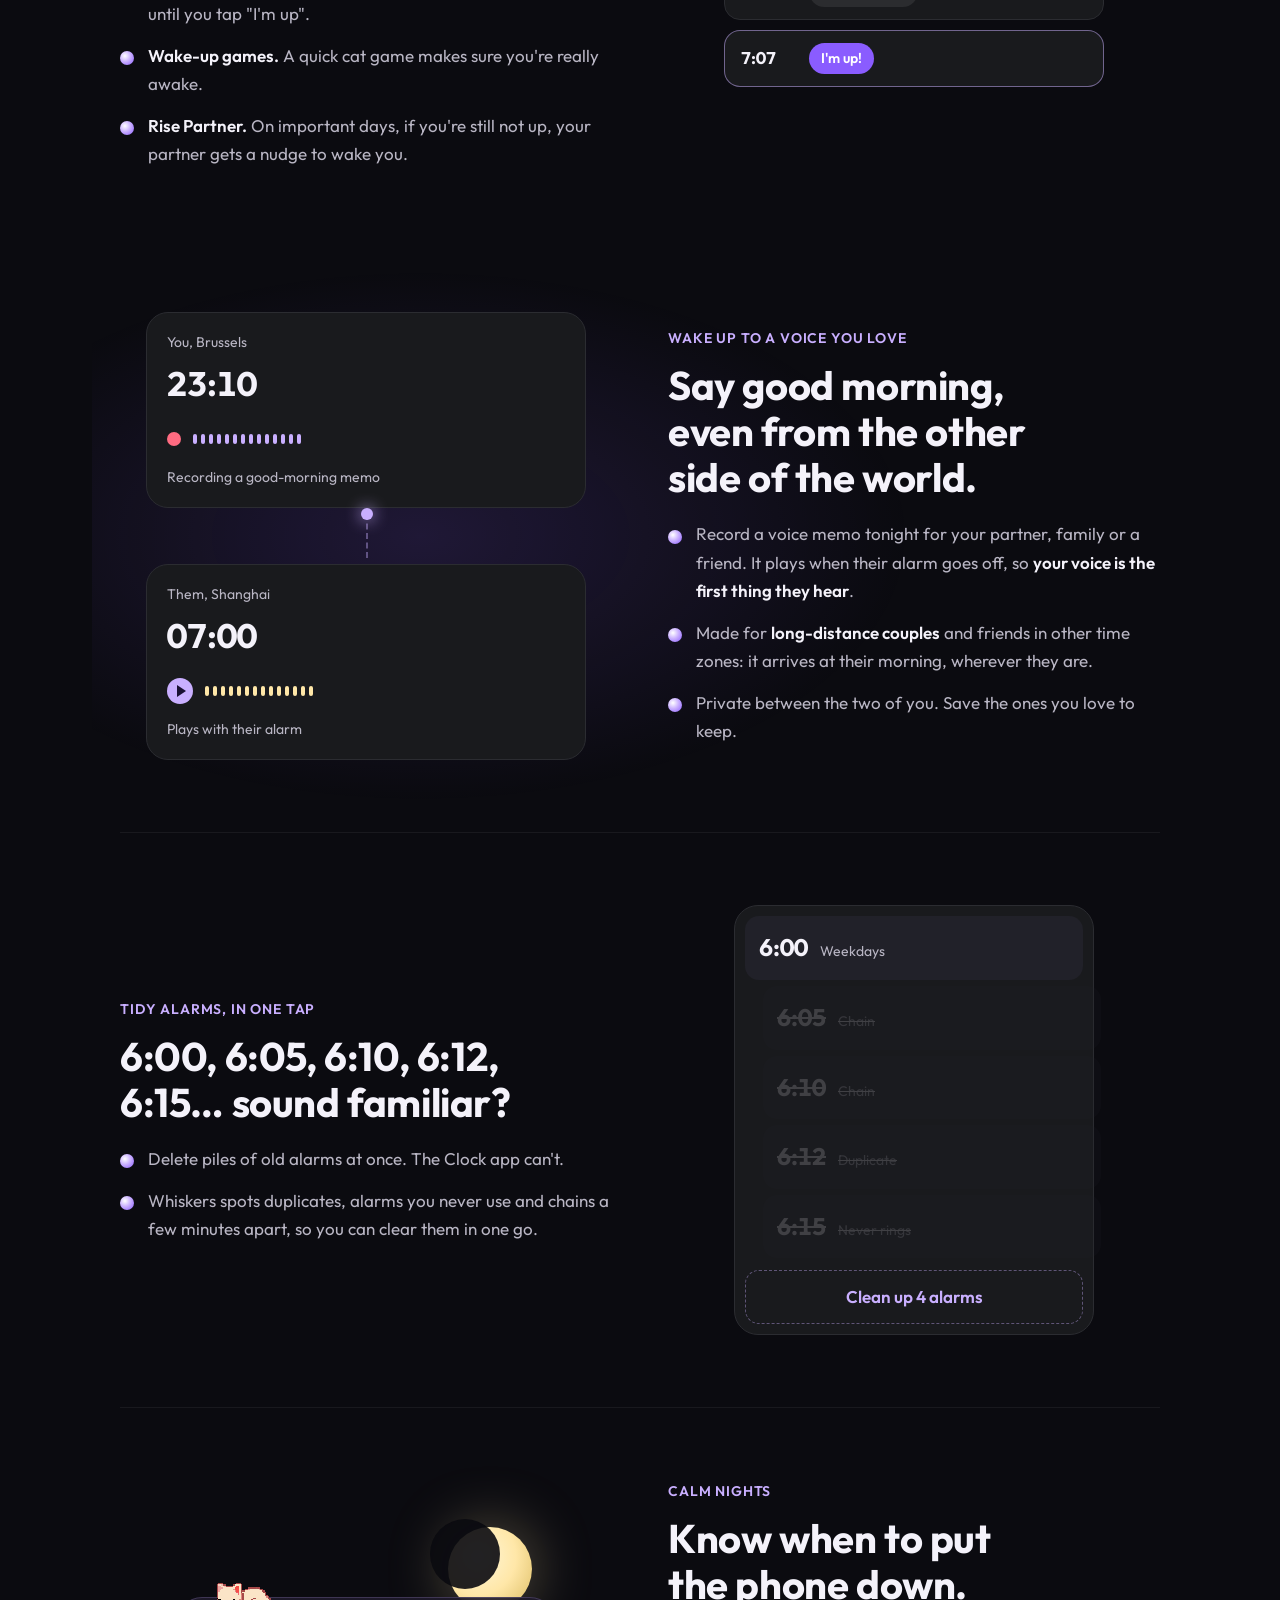
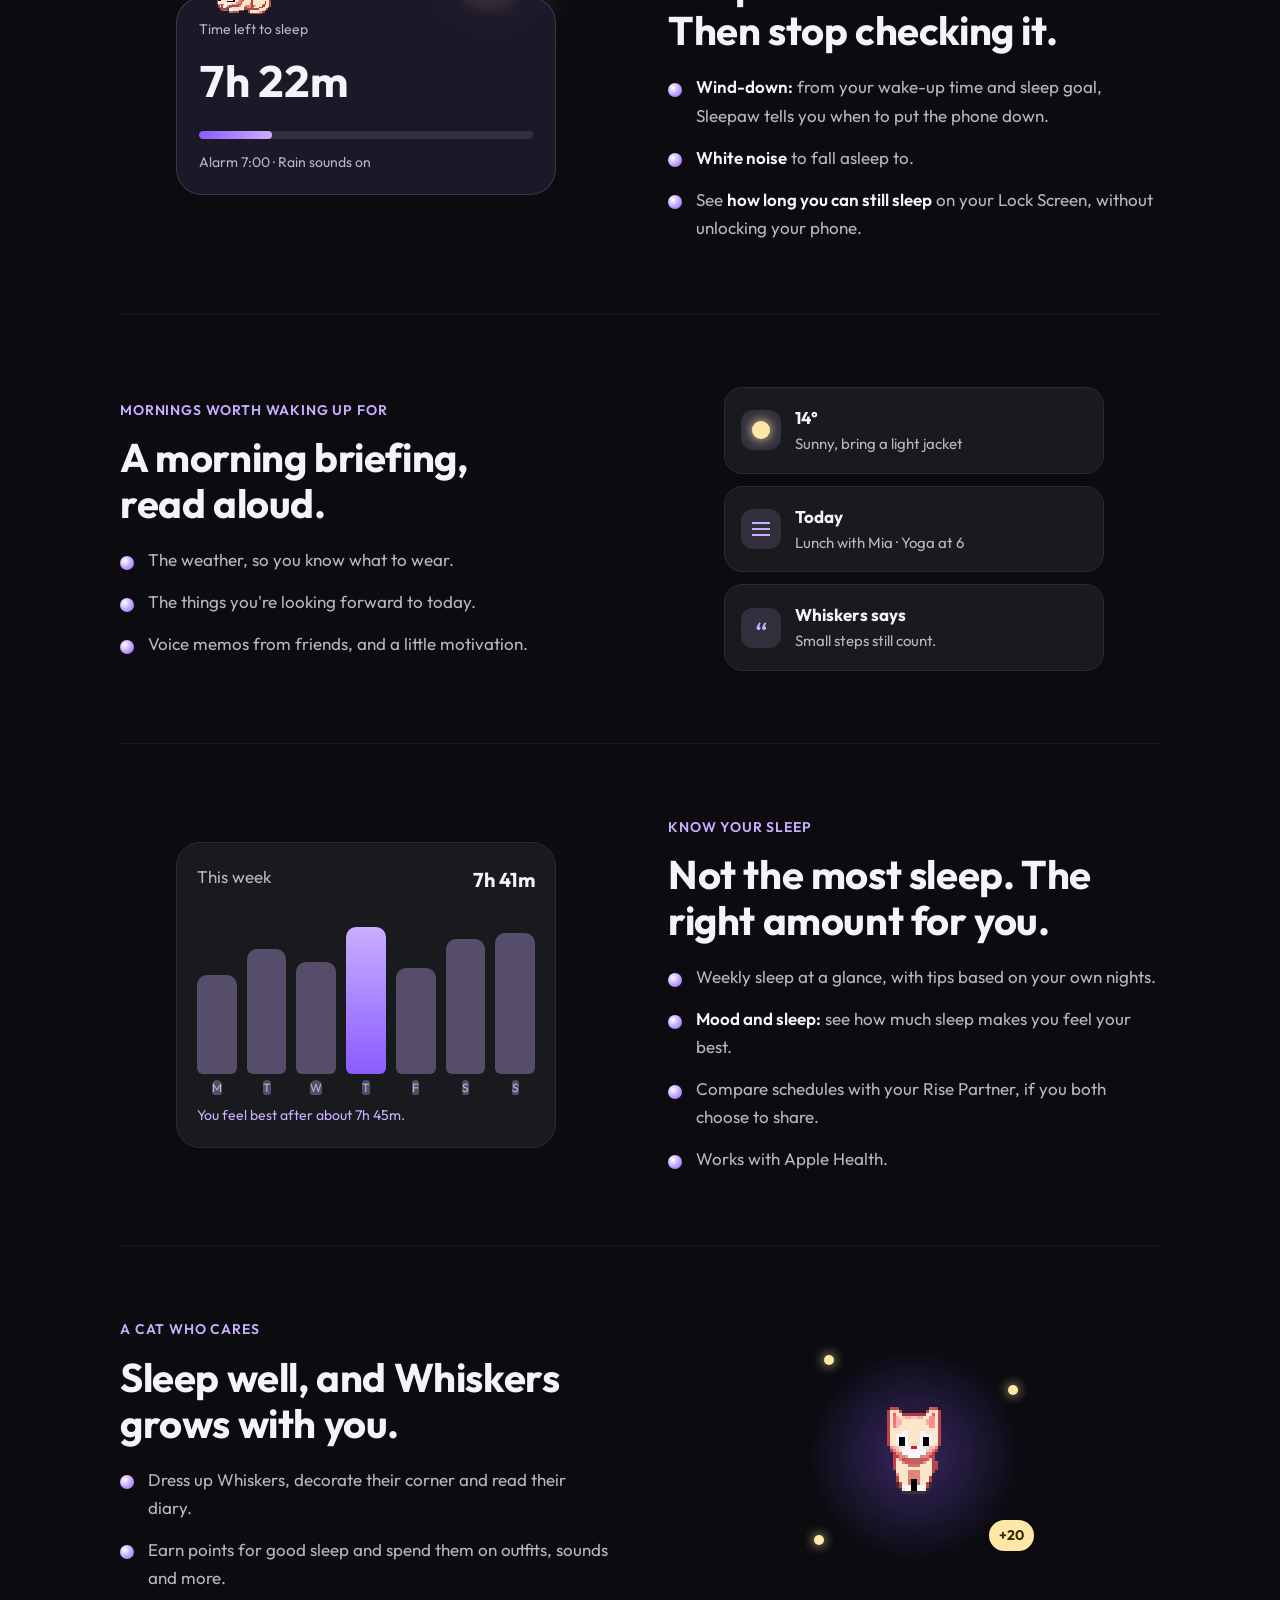
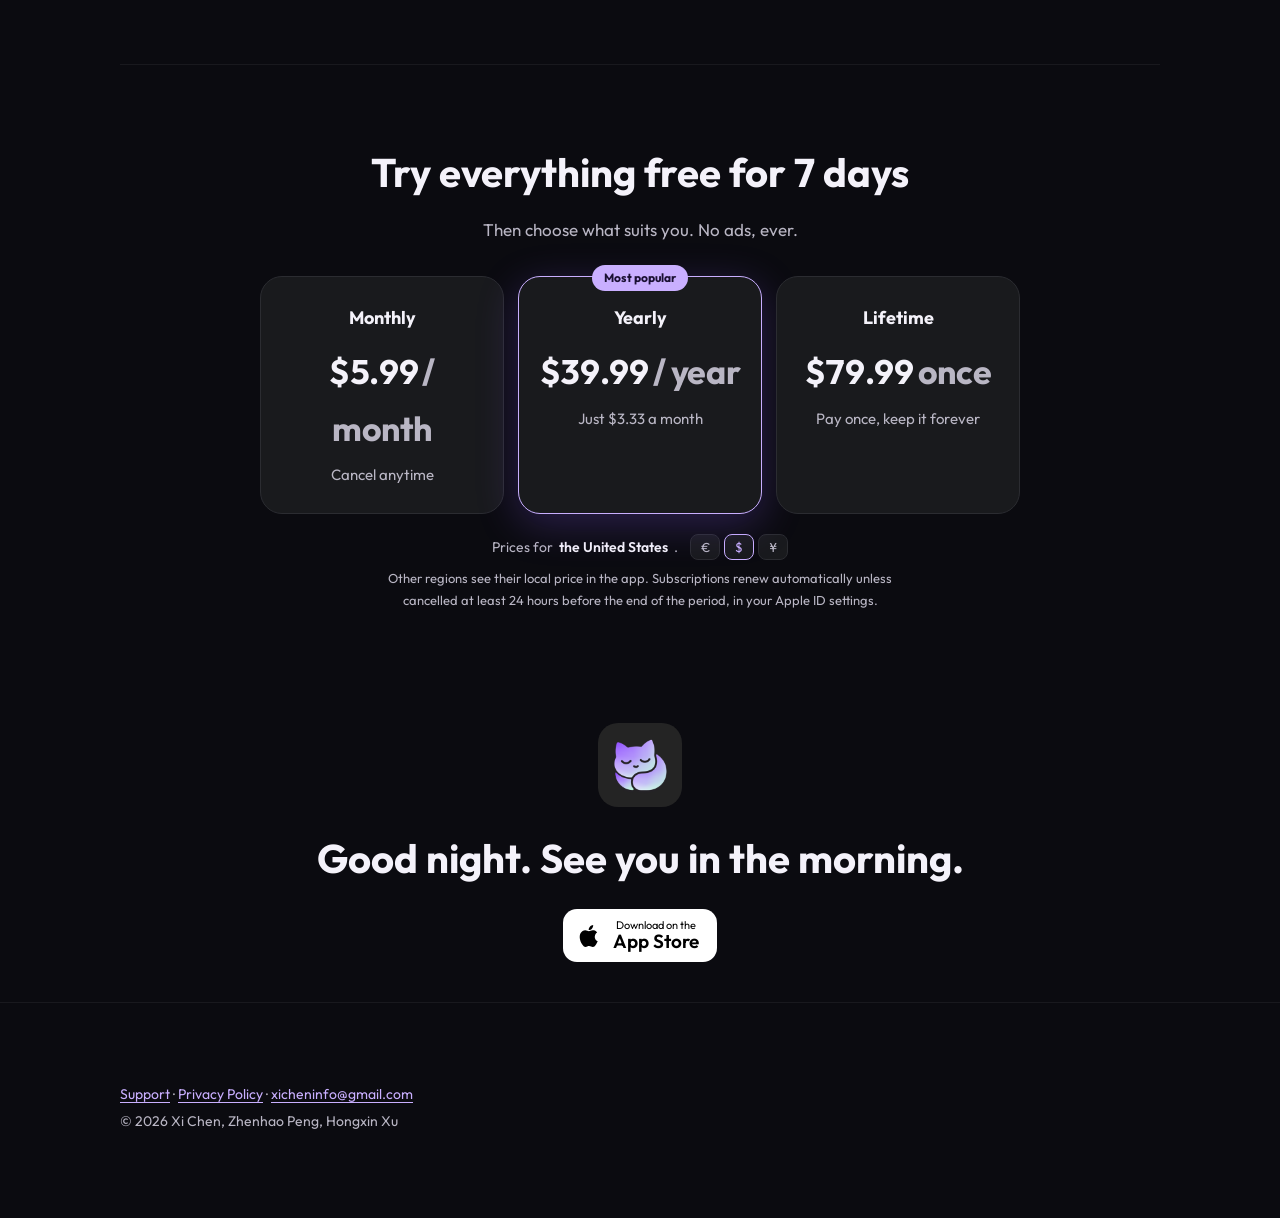
==== commit 7252a84c: "样式文件加版本号，避免浏览器用旧缓存 Co-Authored-By: Claude Opus 5.5 <noreply@anthropic.com>" ====
--- a/index.html
+++ b/index.html
@@ -12,11 +12,11 @@
   <link rel="preconnect" href="https://fonts.googleapis.com">
   <link rel="preconnect" href="https://fonts.gstatic.com" crossorigin>
   <link href="https://fonts.googleapis.com/css2?family=Outfit:wght@400;500;600;700;800&display=swap" rel="stylesheet">
-  <link rel="stylesheet" href="style.css">
-  <link rel="stylesheet" href="landing.css">
-  <script src="lang.js" defer></script>
-  <script src="landing.js" defer></script>
-  <script src="prices.js" defer></script>
+  <link rel="stylesheet" href="style.css?v=3">
+  <link rel="stylesheet" href="landing.css?v=3">
+  <script src="lang.js?v=3" defer></script>
+  <script src="landing.js?v=3" defer></script>
+  <script src="prices.js?v=3" defer></script>
 </head>
 <body class="landing">
   <div class="sky" aria-hidden="true"></div>
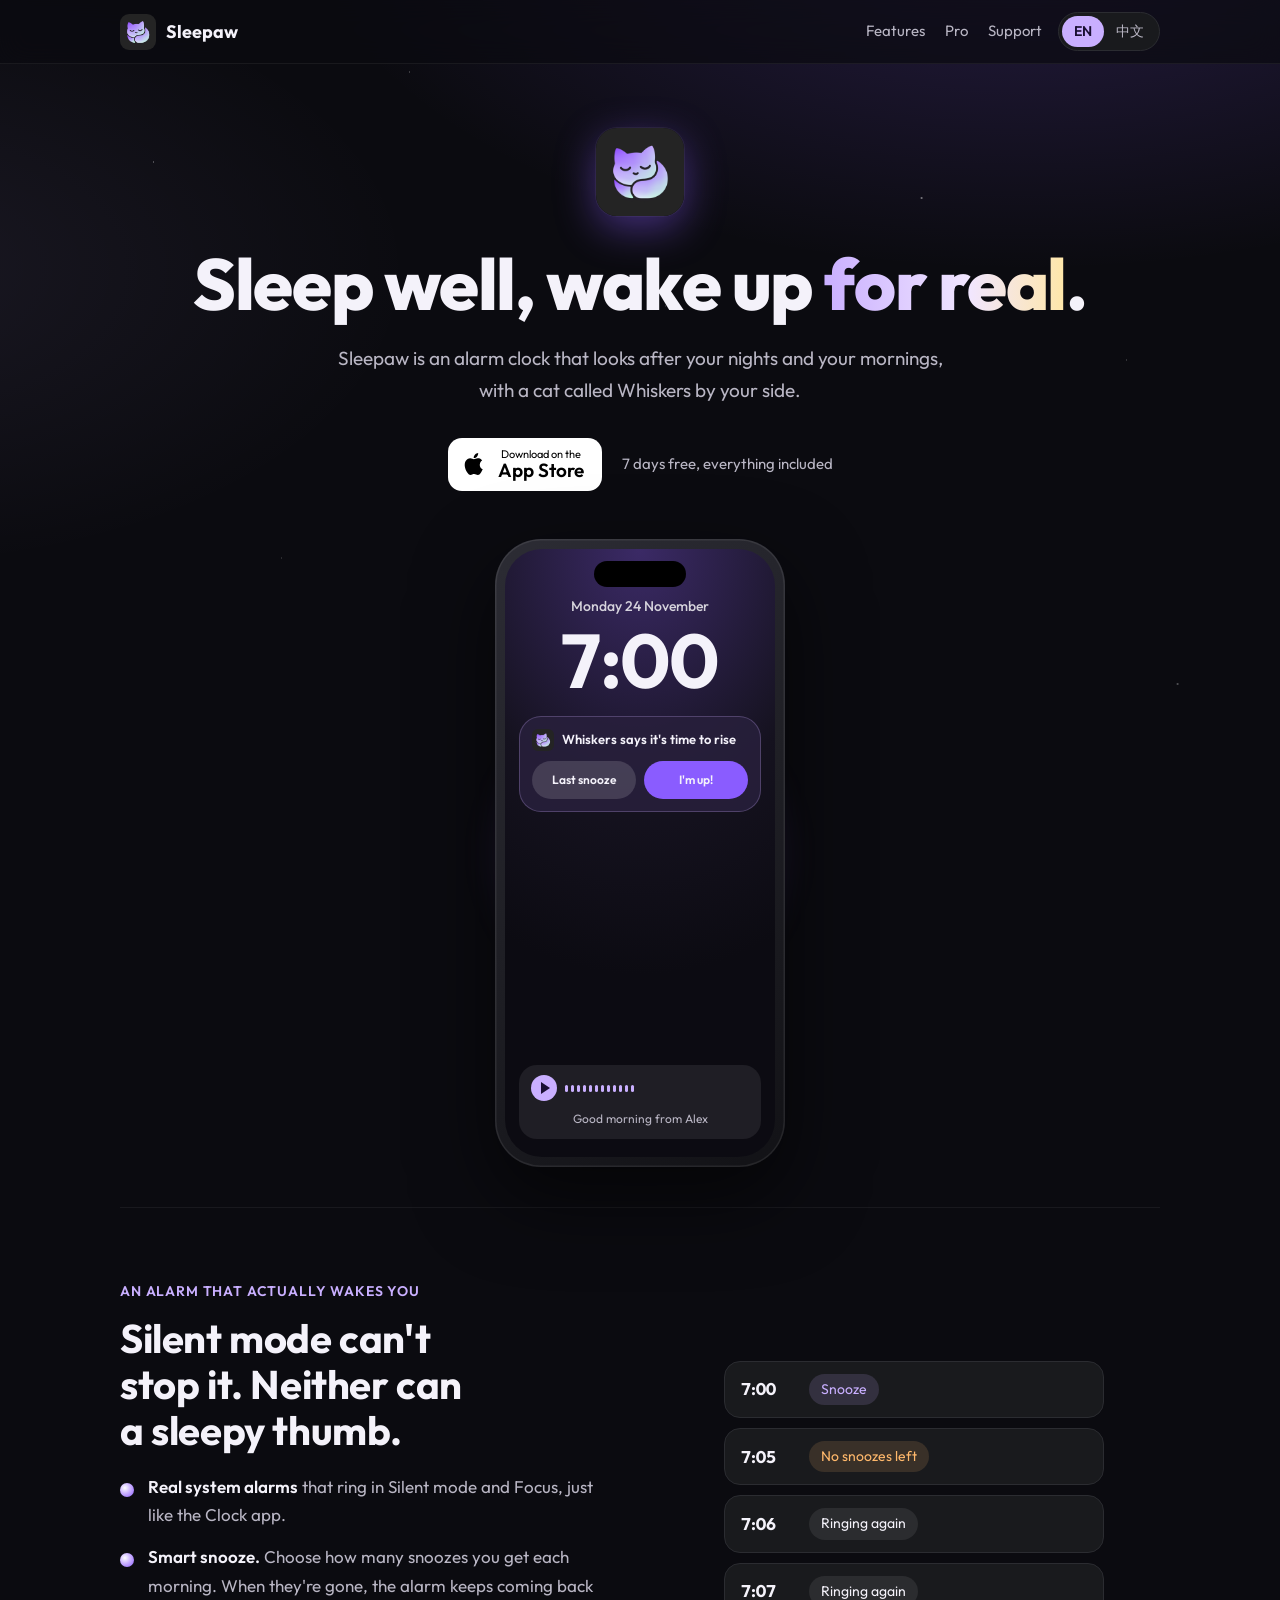
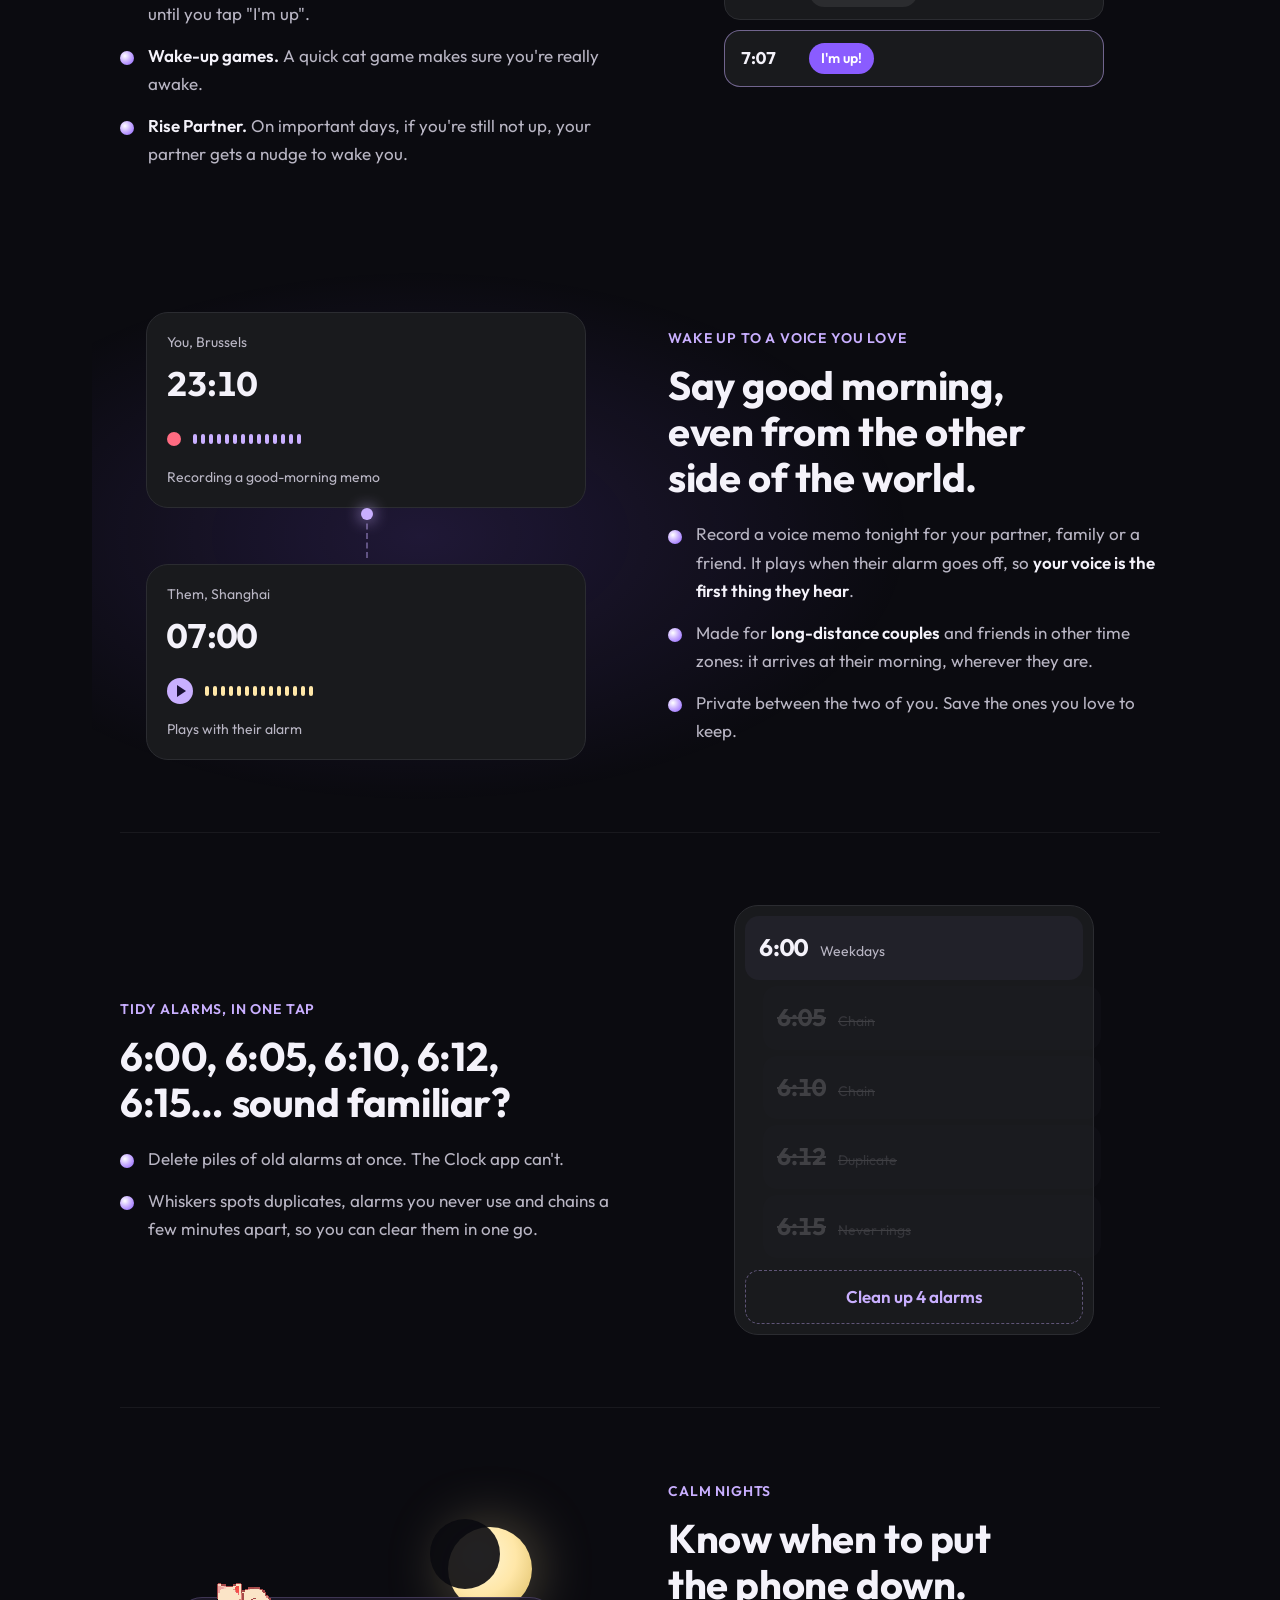
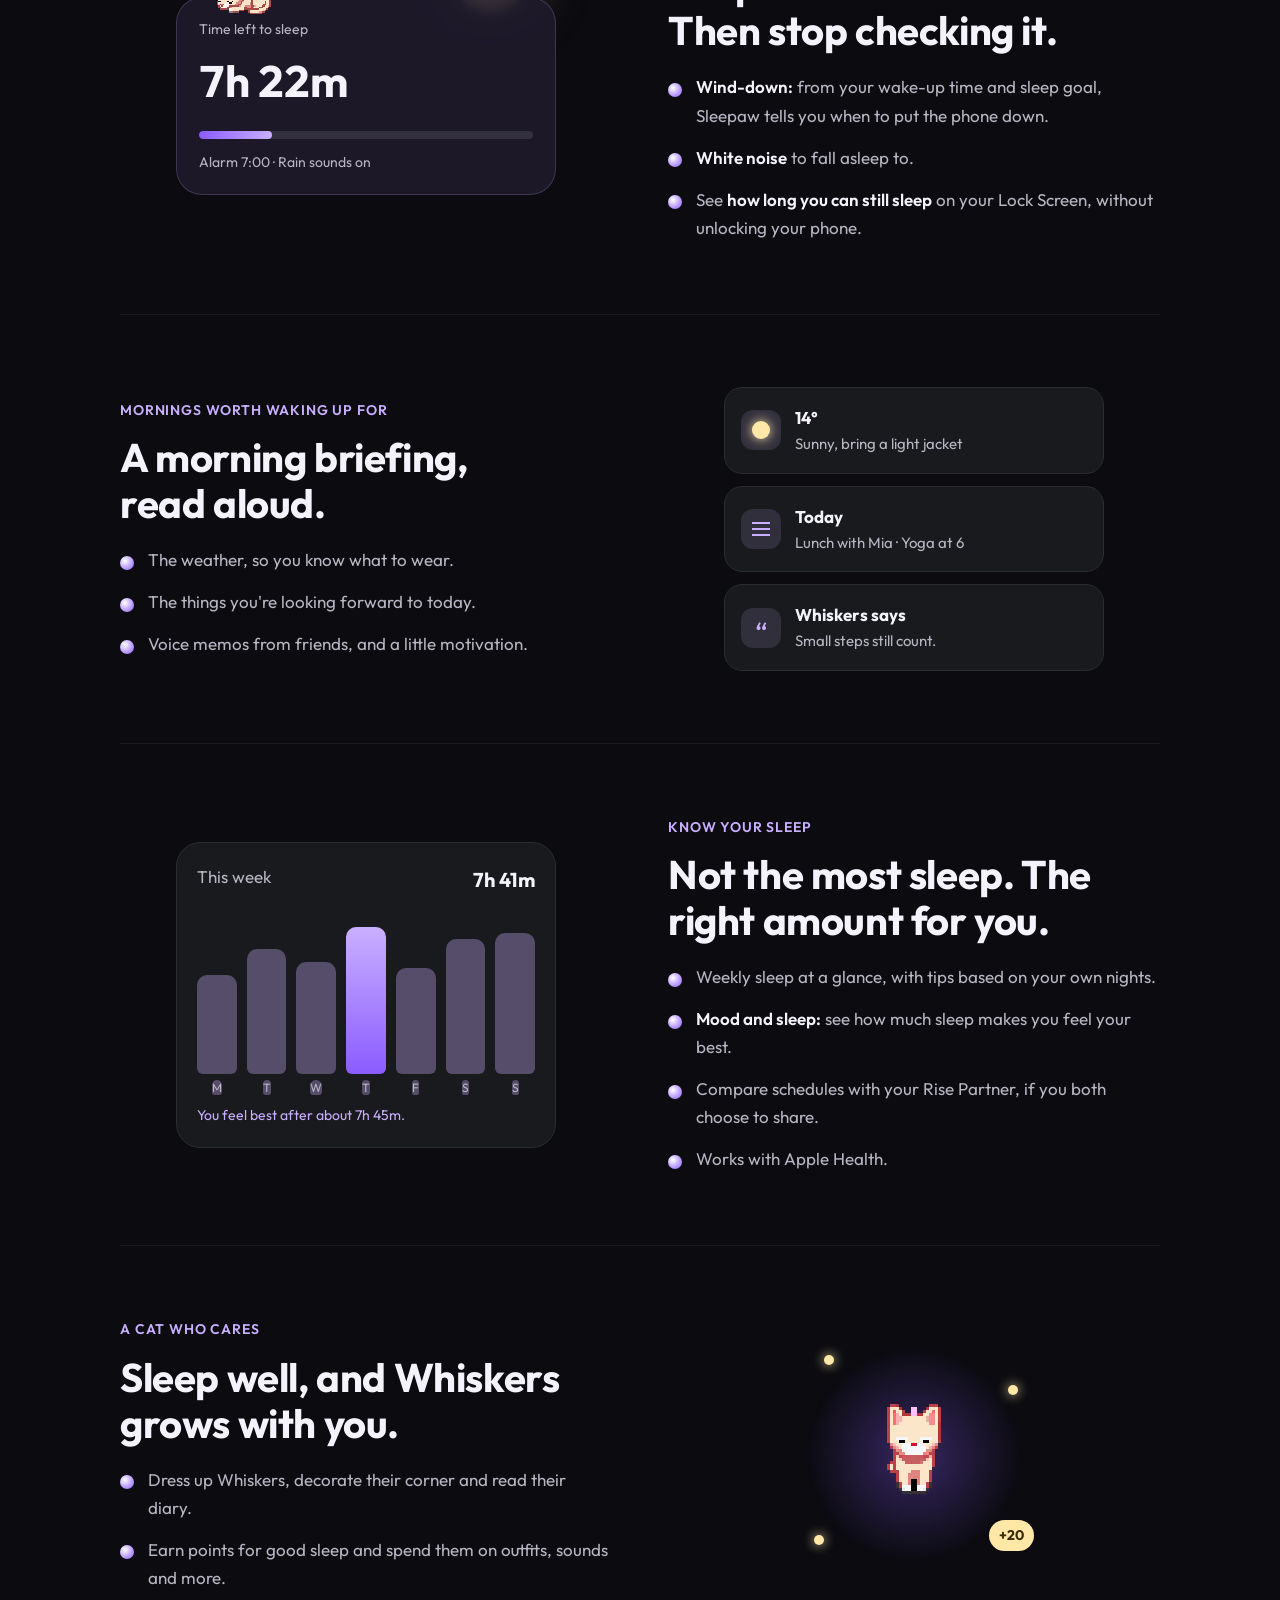
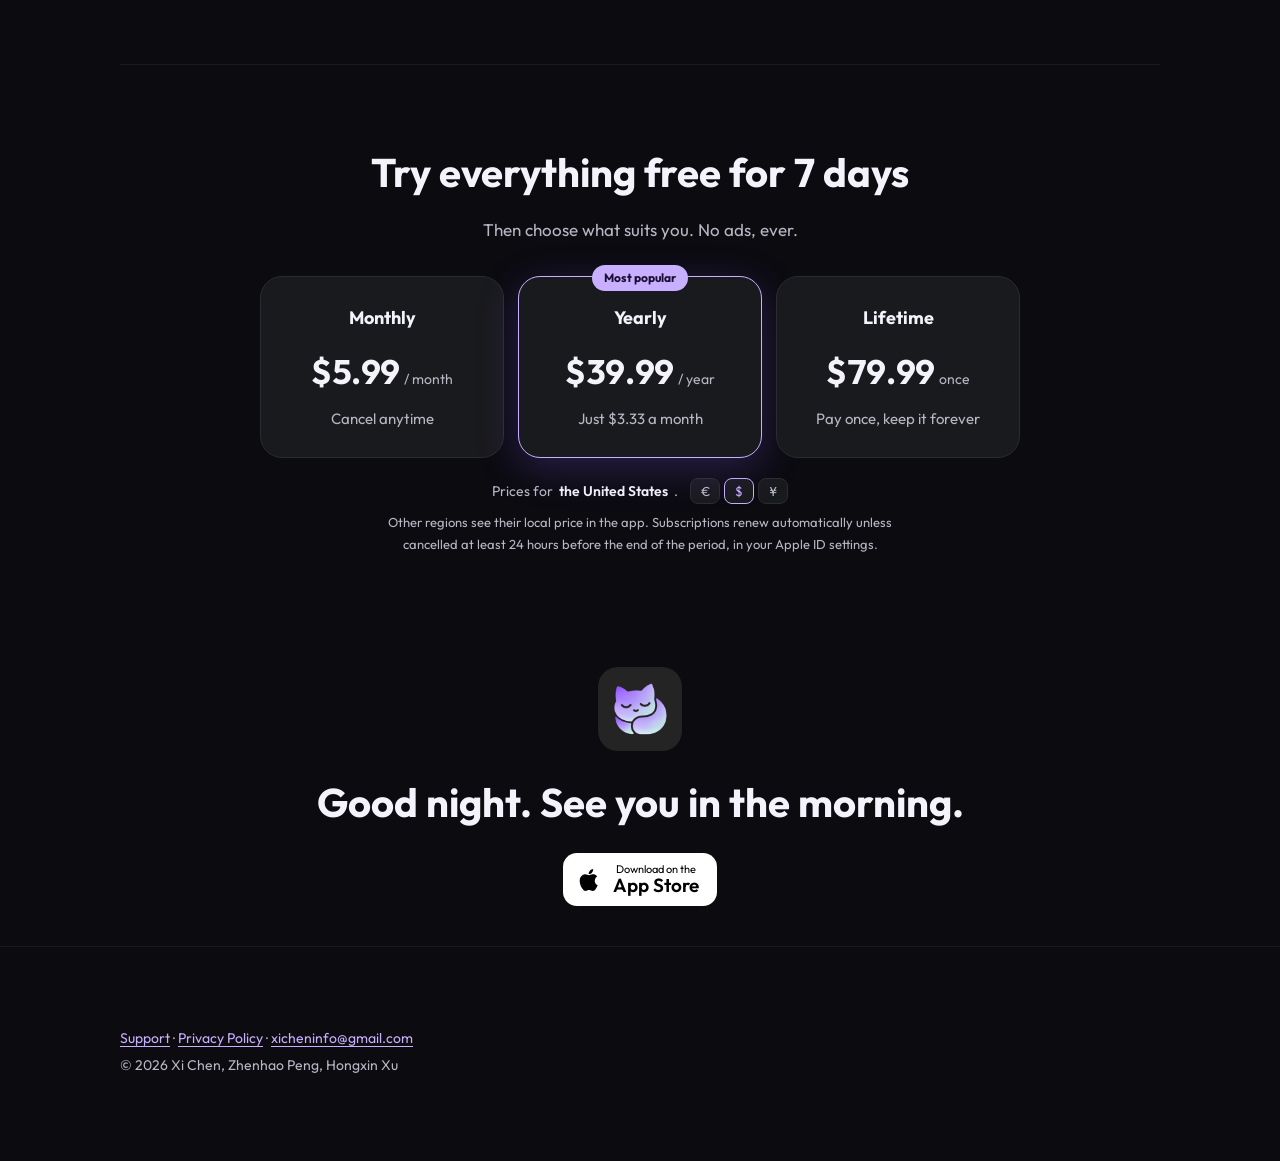
==== commit 441f036a: "修正价格单位字号 Co-Authored-By: Claude Opus 5.5 <noreply@anthropic.com>" ====
--- a/index.html
+++ b/index.html
@@ -12,11 +12,11 @@
   <link rel="preconnect" href="https://fonts.googleapis.com">
   <link rel="preconnect" href="https://fonts.gstatic.com" crossorigin>
   <link href="https://fonts.googleapis.com/css2?family=Outfit:wght@400;500;600;700;800&display=swap" rel="stylesheet">
-  <link rel="stylesheet" href="style.css?v=3">
-  <link rel="stylesheet" href="landing.css?v=3">
-  <script src="lang.js?v=3" defer></script>
-  <script src="landing.js?v=3" defer></script>
-  <script src="prices.js?v=3" defer></script>
+  <link rel="stylesheet" href="style.css?v=4">
+  <link rel="stylesheet" href="landing.css?v=4">
+  <script src="lang.js?v=4" defer></script>
+  <script src="landing.js?v=4" defer></script>
+  <script src="prices.js?v=4" defer></script>
 </head>
 <body class="landing">
   <div class="sky" aria-hidden="true"></div>
--- a/landing.css
+++ b/landing.css
@@ -218,7 +218,7 @@
 .plan { position: relative; background: var(--card); border: 1px solid var(--line); border-radius: 22px; padding: 26px 16px; display: flex; flex-direction: column; gap: 4px; color: var(--sub); font-size: 15px; }
 .plan b { color: var(--text); font-size: 18px; }
 .price { margin: 8px 0 2px; color: var(--text); }
-.price span { font-size: 34px; font-weight: 700; font-variant-numeric: tabular-nums; letter-spacing: -0.01em; }
+.price > span { font-size: 34px; font-weight: 700; font-variant-numeric: tabular-nums; letter-spacing: -0.01em; }
 .price small { color: var(--sub); font-size: 14px; margin-left: 4px; }
 .region-note { color: var(--sub); font-size: 14px; margin: 0 0 8px; display: flex; flex-wrap: wrap; justify-content: center; align-items: center; gap: 4px 6px; }
 .region-note b { color: var(--text); font-weight: 600; }
